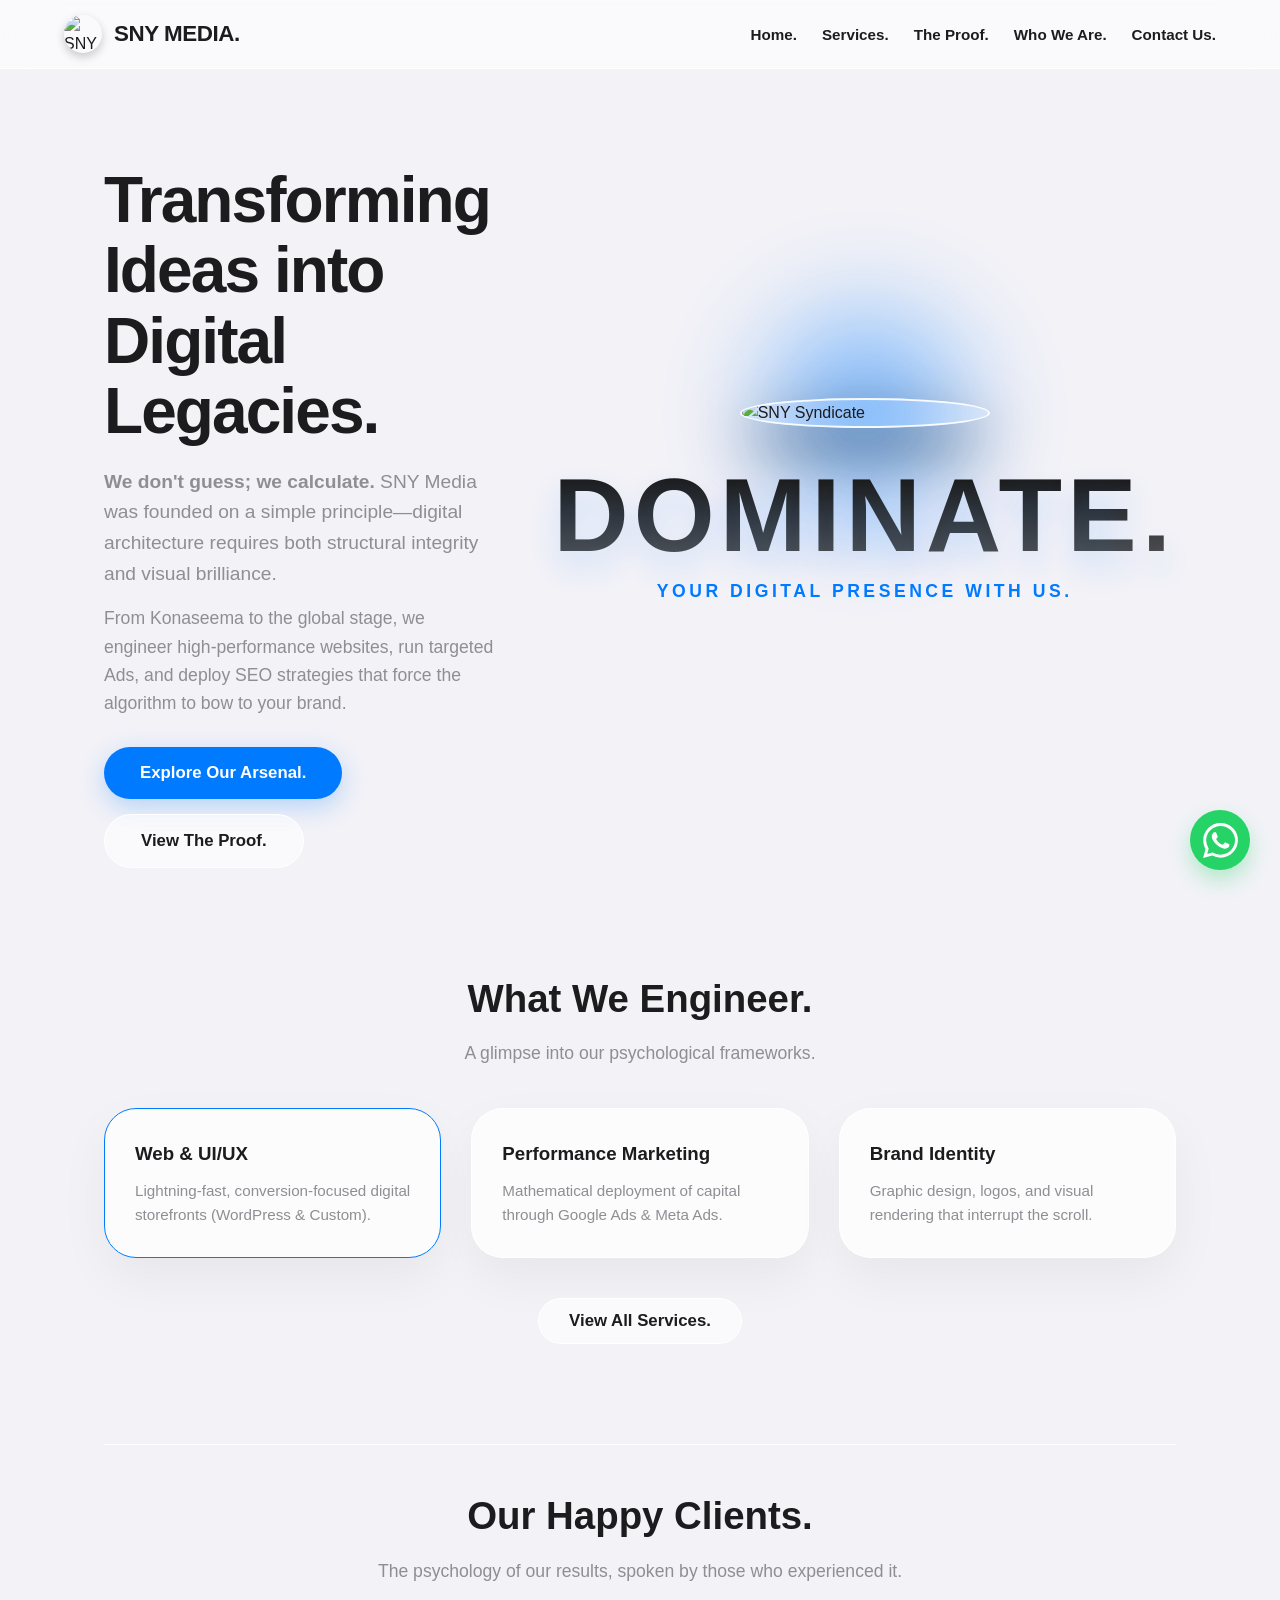
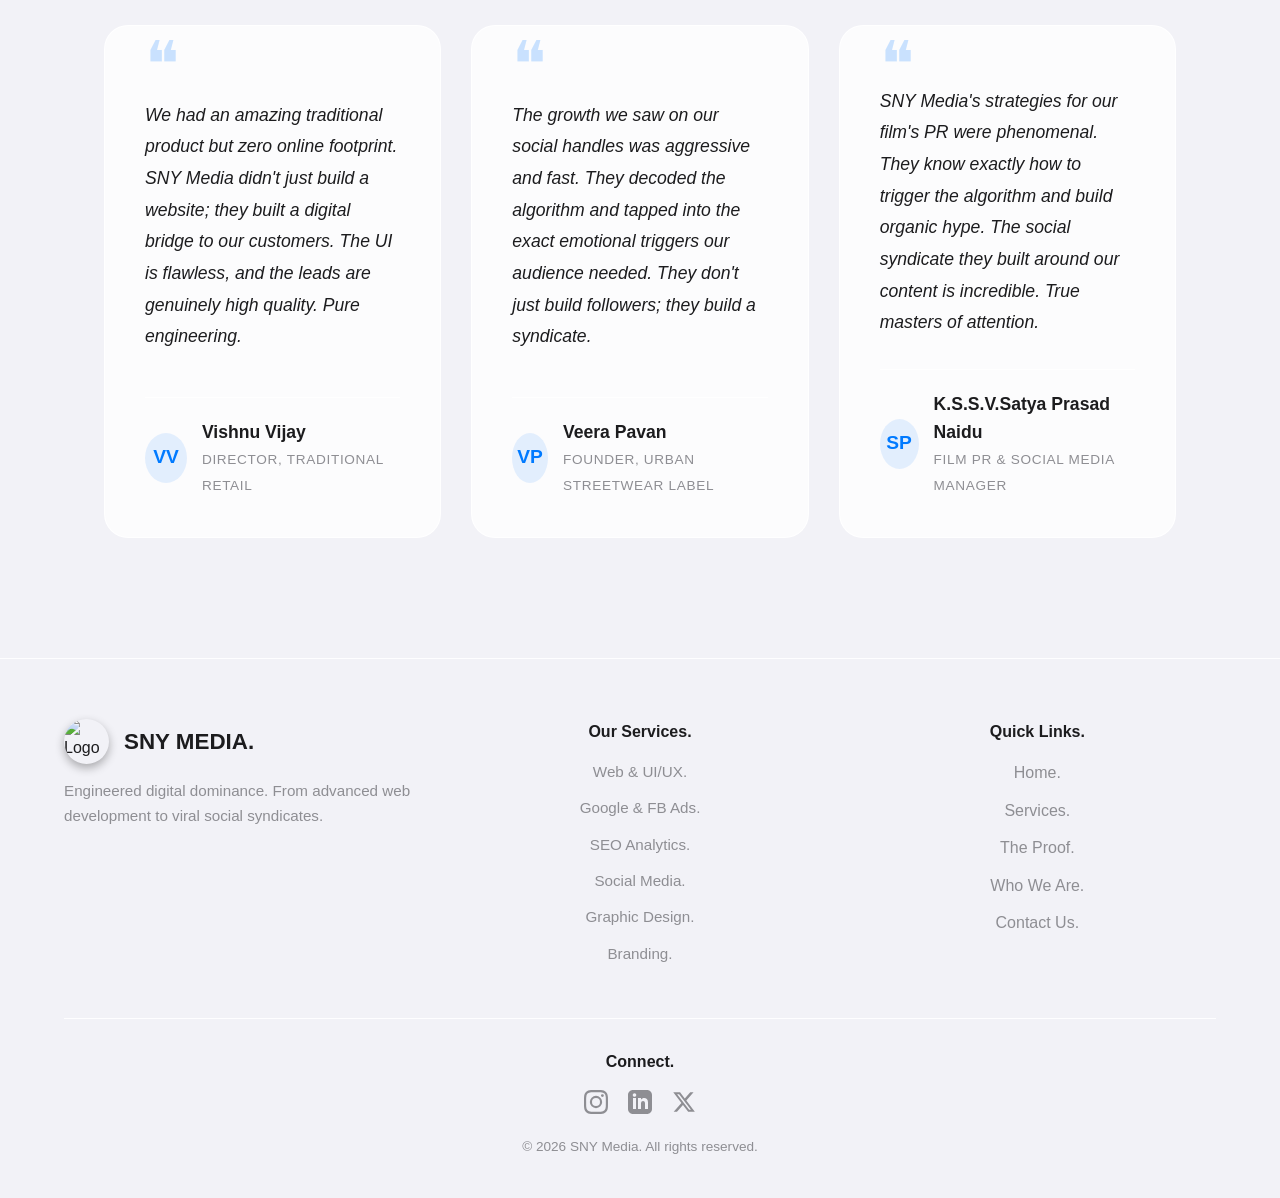
==== index.html @ 6d65b50b "Update index.html" ====
<!DOCTYPE html>
<html lang="en">
<head>
    <meta charset="UTF-8">
    <meta name="viewport" content="width=device-width, initial-scale=1.0, maximum-scale=1.0, user-scalable=no">
    
    <title>SNY MEDIA. | Digital Dominance & Performance Marketing</title>
    <meta name="description" content="SNY MEDIA provides high-performance Web Development, Google Ads, SEO, Social Media Marketing, Photography, Videography, Editing, Graphic Designing and Branding in Konaseema, Hyderabad, Bangalore, and across India with in the Budget at highest Quality Possible.">
    <meta name="keywords" content="SNY Media, Web Development, WordPress, UI/UX Design, Google Ads, Facebook Ads, Digital Marketing, Performance Marketing, SEO, Graphic Design, Branding, Photography, Videography, Editing, Quick Editing, Mobile Editing, White Label Marketing, Konaseema, Kakinada, East Godavari, Vishakapatnam, Vijayawada, Guntur, Andhra Pradesh, Hyderabad, Chennai, Bangalore, Kerala, With in the budget, After Support, Quick Responce, Telugu Web Developers, Telugu Digital Marketers, Telugu desiginers, Quality Content, Telugu, Telangana, Amalapuram, Rajahmundry, Drakasharamam, Ravulapalem, Mandapeta, Yanam, Kothapeta, Godavari, Krishna, Eluru, Bhimavaram, Narsapuram, Free Lancer">
    <meta name="author" content="Speed Shifter 06 | SNY MEDIA">
    <meta name="theme-color" content="#000000">
    
    <link rel="icon" type="image/jpeg" href="https://uploads.onecompiler.io/44hamhdu3/44j6b2b6s/1000073376.jpg">
    <link rel="apple-touch-icon" href="https://uploads.onecompiler.io/44hamhdu3/44j6b2b6s/1000073376.jpg">

    <meta property="og:title" content="SNY MEDIA. | Digital Dominance">
    <meta property="og:description" content="We engineer high-performance websites and scale social communities to millions of views.">
    <meta property="og:image" content="https://uploads.onecompiler.io/44hamhdu3/44j6b2b6s/1000073376.jpg">
    <meta property="og:url" content="https://snymedia.vercel.app">
    <meta property="og:type" content="website">

    <script type="application/ld+json">
    {
      "@context": "https://schema.org",
      "@type": "ProfessionalService",
      "name": "SNY MEDIA",
      "image": "https://uploads.onecompiler.io/44hamhdu3/44j6b2b6s/1000073376.jpg",
      "@id": "https://snymedia.vercel.app",
      "url": "https://snymedia.vercel.app",
      "description": "Premium IT Solutions, Digital Architecture, Google/Facebook Ads, Digital Marketing, Performance Marketing and SEO agency engineered for performance.",
      "founder": {
        "@type": "Person",
        "name": "Speed Shifter 06"
      },
      "areaServed": [
        {"@type": "City", "name": "Konaseema"},
        {"@type": "City", "name": "Kakinada"},
        {"@type": "AdministrativeArea", "name": "East Godavari"},
        {"@type": "AdministrativeArea", "name": "Godavari Districts"},
        {"@type": "City", "name": "Vishakapatnam"},
        {"@type": "City", "name": "Vijayawada"},
        {"@type": "City", "name": "Guntur"},
        {"@type": "AdministrativeArea", "name": "Andhra Pradesh"},
        {"@type": "City", "name": "Hyderabad"},
        {"@type": "City", "name": "Chennai"},
        {"@type": "City", "name": "Bangalore"},
        {"@type": "AdministrativeArea", "name": "Kerala"}
      ],
      "knowsAbout": ["Web Development", "website Design", "Google Ads", "Facebook Ads", "SEO", "Social Media Marketing", "Digital Marketing", "Performance Marketing", "Graphic Design", "White Label Marketing", "UI/UX Design", "Branding", "Photography", "Videography", "Editing", "Quick Editing"]
    }
    </script>
    <link rel="stylesheet" href="style.css">
</head>
<body>

    <div class="splash">
        <img src="https://uploads.onecompiler.io/44hamhdu3/44j6b2b6s/1000073376.jpg" alt="Logo">
        <h1>SNY MEDIA.</h1>
    </div>

    <div class="exit-modal" id="exitModal">
        <div class="exit-content">
            <h3 style="font-size: 1.8rem; margin-bottom: 10px;">Leaving so soon?</h3>
            <p style="color: var(--text-muted); margin-bottom: 20px;">Great things are built with patience. Are you sure you want to close SNY MEDIA?</p>
            <div class="exit-buttons">
                <button class="btn-secondary" onclick="cancelExit()">Stay</button>
                <button class="btn-primary" style="background: #ff3b30; box-shadow: none;" onclick="confirmExit()">Exit</button>
            </div>
        </div>
    </div>

    <div class="exit-modal" id="consentModal">
        <div class="exit-content">
            <h3 id="consentTitle" style="color: var(--accent); font-size: 1.8rem; margin-bottom: 10px;">Let's Connect!</h3>
            <p id="consentMessage" style="color: var(--text-muted); margin-bottom: 20px;">You are heading to our official channel. We can't wait to hear your vision!</p>
            <div class="exit-buttons">
                <button class="btn-secondary" onclick="closeConsent()">Maybe Later</button>
                <button class="btn-primary" id="consentConfirm">Yes, Let's Go!</button>
            </div>
        </div>
    </div>

    <div class="exit-modal" id="successModal">
        <div class="exit-content">
            <h3 style="color: #34c759; font-size: 1.8rem; margin-bottom: 10px;">Message Received!</h3>
            <p style="color: var(--text-muted); margin-bottom: 20px;">Thank you for reaching out. We have successfully received your details and will contact you shortly.</p>
            <div class="exit-buttons">
                <button class="btn-primary" style="background: #34c759; box-shadow: 0 8px 24px rgba(52, 199, 89, 0.25); width: 100%;" onclick="closeSuccessModal()">Awesome</button>
            </div>
        </div>
    </div>

    <a class="whatsapp-float" onclick="showConsent('whatsapp', 'https://wa.me/')">
        <svg viewBox="0 0 24 24" fill="white" width="35" height="35"><path d="M17.472 14.382c-.297-.149-1.758-.867-2.03-.967-.273-.099-.471-.148-.67.15-.197.297-.767.966-.94 1.164-.173.199-.347.223-.644.075-.297-.15-1.255-.463-2.39-1.475-.883-.788-1.48-1.761-1.653-2.059-.173-.297-.018-.458.13-.606.134-.133.298-.347.446-.52.149-.174.198-.298.298-.497.099-.198.05-.371-.025-.52-.075-.149-.669-1.612-.916-2.207-.242-.579-.487-.5-.669-.51-.173-.008-.371-.01-.57-.01-.198 0-.52.074-.792.372-.272.297-1.04 1.016-1.04 2.479 0 1.462 1.065 2.875 1.213 3.074.149.198 2.096 3.2 5.077 4.487.709.306 1.262.489 1.694.625.712.227 1.36.195 1.871.118.571-.085 1.758-.719 2.006-1.413.248-.694.248-1.289.173-1.413-.074-.124-.272-.198-.57-.347m-5.421 7.403h-.004a9.87 9.87 0 01-5.031-1.378l-.361-.214-3.741.982.998-3.648-.235-.374a9.86 9.86 0 01-1.51-5.26c.001-5.45 4.436-9.884 9.888-9.884 2.64 0 5.122 1.03 6.988 2.898a9.825 9.825 0 012.893 6.994c-.003 5.45-4.437 9.884-9.885 9.884m8.413-18.297A11.815 11.815 0 0012.05 0C5.495 0 .16 5.335.157 11.892c0 2.096.547 4.142 1.588 5.945L.057 24l6.305-1.654a11.882 11.882 0 005.683 1.448h.005c6.554 0 11.89-5.335 11.893-11.893a11.821 11.821 0 00-3.48-8.413Z"/></svg>
    </a>

    <nav>
        <div class="logo" onclick="handleNav('home')">
            <img src="https://uploads.onecompiler.io/44hamhdu3/44j6b2b6s/1000073376.jpg" alt="SNY Logo" class="nav-logo-img">
            <span class="logo-text">SNY MEDIA.</span>
        </div>
        <div class="nav-links">
            <button onclick="handleNav('home')">Home.</button>
            <button onclick="handleNav('services')">Services.</button>
            <button onclick="handleNav('portfolio')">The Proof.</button>
            <button onclick="handleNav('about')">Who We Are.</button>
            <button onclick="handleNav('contact')">Contact Us.</button>
        </div>
        <button class="mobile-menu-btn" onclick="toggleMobileMenu()">
            <span></span><span></span><span></span>
        </button>
    </nav>

    <div class="menu-backdrop" id="menuBackdrop" onclick="toggleMobileMenu()"></div>
    <div class="mobile-nav-box" id="mobileNav">
        <button class="close-menu" onclick="toggleMobileMenu()">×</button>
        <button onclick="handleNav('home')">Home.</button>
        <button onclick="handleNav('services')">Services.</button>
        <button onclick="handleNav('portfolio')">The Proof.</button>
        <button onclick="handleNav('about')">Who We Are.</button>
        <button onclick="handleNav('contact')">Contact Us.</button>
    </div>

    <main id="home" class="page active">
     <div class="split-layout" style="margin-top: 5vh;">
            <div class="hero-text">
                <h1>Transforming Ideas into Digital Legacies.</h1>
                <p style="font-size: 1.2rem; margin-bottom: 15px;"><strong>We don't guess; we calculate.</strong> SNY Media was founded on a simple principle—digital architecture requires both structural integrity and visual brilliance.</p>
                <p style="font-size: 1.1rem;">From Konaseema to the global stage, we engineer high-performance websites, run targeted Ads, and deploy SEO strategies that force the algorithm to bow to your brand.</p>
                <div style="display: flex; gap: 15px; flex-wrap: wrap; margin-top: 30px;">
                    <button class="btn-primary" onclick="handleNav('services')">Explore Our Arsenal.</button>
                    <button class="btn-secondary" onclick="handleNav('portfolio')">View The Proof.</button>
                </div>
            </div>

            <div class="hero-visual floating-css">
                <div class="hero-logo-container">
                    <div class="glow-wrapper">
                        <div class="glow-ring"></div>
                        <img src="https://uploads.onecompiler.io/44hamhdu3/44j6b2b6s/1000073376.jpg" alt="SNY Syndicate" class="hero-main-logo">
                    </div>
                    <h2 class="gradient-3d-text-bottom">DOMINATE.</h2>
                    <p class="hero-sub-text">Your Digital Presence With Us.</p>
                </div>
            </div>
        </div>

        <div style="margin-top: 100px;">
            <div class="section-header" style="margin-bottom: 40px;">
                <h2>What We Engineer.</h2>
                <p>A glimpse into our psychological frameworks.</p>
            </div>
            <div class="grid grid-3">
                <div class="card" style="padding: 30px; cursor: pointer; border-color: var(--accent);" onclick="handleNav('services')">
                    <h3 style="color: var(--text); margin-bottom: 10px;">Web & UI/UX</h3>
                    <p style="font-size: 0.95rem; margin:0;">Lightning-fast, conversion-focused digital storefronts (WordPress & Custom).</p>
                </div>
                <div class="card" style="padding: 30px; cursor: pointer;" onclick="handleNav('services')">
                    <h3 style="color: var(--text); margin-bottom: 10px;">Performance Marketing</h3>
                    <p style="font-size: 0.95rem; margin:0;">Mathematical deployment of capital through Google Ads & Meta Ads.</p>
                </div>
                <div class="card" style="padding: 30px; cursor: pointer;" onclick="handleNav('services')">
                    <h3 style="color: var(--text); margin-bottom: 10px;">Brand Identity</h3>
                    <p style="font-size: 0.95rem; margin:0;">Graphic design, logos, and visual rendering that interrupt the scroll.</p>
                </div>
            </div>
            <div style="text-align: center; margin-top: 40px;">
                <button class="btn-secondary" onclick="handleNav('services')" style="padding: 12px 30px;">View All Services.</button>
            </div>
        </div>

        <div style="margin-top: 100px; padding-top: 40px; border-top: 1px solid var(--glass-border);">
            <div class="section-header" style="margin-bottom: 40px;">
                <h2>Our Happy Clients.</h2>
                <p>The psychology of our results, spoken by those who experienced it.</p>
            </div>
            <div class="grid grid-3">
                <div class="review-card">
                    <div class="quote-mark">❝</div>
                    <p class="review-text">We had an amazing traditional product but zero online footprint. SNY Media didn't just build a website; they built a digital bridge to our customers. The UI is flawless, and the leads are genuinely high quality. Pure engineering.</p>
                    <div class="reviewer-info">
                        <div class="r-avatar">VV</div>
                        <div>
                            <span class="reviewer-name">Vishnu Vijay</span>
                            <span class="reviewer-role">Director, Traditional Retail</span>
                        </div>
                    </div>
                </div>
                <div class="review-card">
                    <div class="quote-mark">❝</div>
                    <p class="review-text">The growth we saw on our social handles was aggressive and fast. They decoded the algorithm and tapped into the exact emotional triggers our audience needed. They don't just build followers; they build a syndicate.</p>
                    <div class="reviewer-info">
                        <div class="r-avatar">VP</div>
                        <div>
                            <span class="reviewer-name">Veera Pavan</span>
                            <span class="reviewer-role">Founder, Urban Streetwear Label</span>
                        </div>
                    </div>
                </div>
                <div class="review-card">
                    <div class="quote-mark">❝</div>
                    <p class="review-text">SNY Media's strategies for our film's PR were phenomenal. They know exactly how to trigger the algorithm and build organic hype. The social syndicate they built around our content is incredible. True masters of attention.</p>
                    <div class="reviewer-info">
                        <div class="r-avatar">SP</div>
                        <div>
                            <span class="reviewer-name">K.S.S.V.Satya Prasad Naidu</span>
                            <span class="reviewer-role">Film PR & Social Media Manager</span>
                        </div>
                    </div>
                </div>
            </div>
        </div>
    </main>

    <main id="services" class="page">
        <div class="section-header">
            <h2>Our Arsenal.</h2>
            <p>We don't offer generic templates. We build psychological frameworks engineered to capture and convert attention.</p>
        </div>
        
        <div class="grid grid-3">
            <div class="card clickable-card col-span-2" onclick="openDeepPage('page-web')">
                <div class="icon-box"><svg viewBox="0 0 24 24" fill="none" stroke="currentColor" stroke-width="2.5"><polyline points="16 18 22 12 16 6"></polyline><polyline points="8 6 2 12 8 18"></polyline></svg></div>
                <h3>Web Dev & UI/UX Design.</h3>
                <p>Custom development and WordPress integration structured purely for peak conversion.</p>
                <span class="explore-text">Explore System &rarr;</span>
            </div>
            
            <div class="card clickable-card" onclick="openDeepPage('page-ads')">
                <div class="icon-box"><svg viewBox="0 0 24 24" fill="none" stroke="currentColor" stroke-width="2.5"><line x1="18" y1="20" x2="18" y2="10"></line><line x1="12" y1="20" x2="12" y2="4"></line><line x1="6" y1="20" x2="6" y2="14"></line></svg></div>
                <h3>Google & Facebook Ads.</h3>
                <p>Mathematical deployment of capital for guaranteed ROI.</p>
                <span class="explore-text">Explore ROI &rarr;</span>
            </div>

            <div class="card clickable-card" onclick="openDeepPage('page-seo')">
                <div class="icon-box"><svg viewBox="0 0 24 24" fill="none" stroke="currentColor" stroke-width="2.5"><circle cx="11" cy="11" r="8"></circle><line x1="21" y1="21" x2="16.65" y2="16.65"></line></svg></div>
                <h3>Search Engine Optimization.</h3>
                <p>Owning the exact search intent of your clients through deep data.</p>
                <span class="explore-text">Explore Data &rarr;</span>
            </div>

            <div class="card clickable-card" onclick="openDeepPage('page-social')">
                <div class="icon-box"><svg viewBox="0 0 24 24" fill="none" stroke="currentColor" stroke-width="2.5"><path d="M17 21v-2a4 4 0 0 0-4-4H5a4 4 0 0 0-4 4v2"></path><circle cx="9" cy="7" r="4"></circle></svg></div>
                <h3>Social Media Marketing.</h3>
                <p>Mastering algorithms to build a loyal tribe, not just followers.</p>
                <span class="explore-text">Explore Strategy &rarr;</span>
            </div>

            <div class="card clickable-card" onclick="openDeepPage('page-graphic')">
                <div class="icon-box"><svg viewBox="0 0 24 24" fill="none" stroke="currentColor" stroke-width="2.5"><rect x="2" y="2" width="20" height="20" rx="2.5" ry="2.5"></rect><circle cx="12" cy="12" r="4"></circle></svg></div>
                <h3>Graphic Design.</h3>
                <p>High-fidelity graphics and posters built to interrupt the scroll.</p>
                <span class="explore-text">Explore Aesthetics &rarr;</span>
            </div>

            <div class="card clickable-card col-span-2" onclick="openDeepPage('page-branding')">
                <div class="icon-box"><svg viewBox="0 0 24 24" fill="none" stroke="currentColor" stroke-width="2.5"><polygon points="12 2 2 7 12 12 22 7 12 2"></polygon><polyline points="2 17 12 22 22 17"></polyline><polyline points="2 12 12 17 22 12"></polyline></svg></div>
                <h3>Brand Identity.</h3>
                <p>The soul of your business visualised. Logos, typography, and brand voice.</p>
                <span class="explore-text">Explore Identity &rarr;</span>
            </div>
            
            <div class="card clickable-card" onclick="openDeepPage('page-whitelabel')">
                <div class="icon-box"><svg viewBox="0 0 24 24" fill="none" stroke="currentColor" stroke-width="2.5"><path d="M20 21v-2a4 4 0 0 0-4-4H8a4 4 0 0 0-4 4v2"></path><circle cx="12" cy="7" r="4"></circle></svg></div>
                <h3>White Label Marketing.</h3>
                <p>We do the heavy lifting in the shadows while your agency takes the credit.</p>
                <span class="explore-text">Explore B2B &rarr;</span>
            </div>
        </div>
    </main>

    <main id="portfolio" class="page">
        <div class="section-header">
            <h2>The Proof.</h2>
            <p>We don't just talk. We calculate, execute, and deliver. Here is the evidence of our engineering.</p>
        </div>
        
        <div class="grid grid-2">
            <div class="card p-card" onclick="openDeepPage('proof-1')">
                <div class="p-img motion-bg-1">STREETWEAR</div>
                <div class="p-content">
                    <h3 style="margin-bottom: 5px;">Urban Streetwear Launch</h3>
                    <p style="font-size: 0.95rem; margin: 0; color: var(--text-muted);">E-commerce architecture & Meta Ads scaling.</p>
                </div>
            </div>
            <div class="card p-card" onclick="openDeepPage('proof-2')">
                <div class="p-img motion-bg-2">FILM PR</div>
                <div class="p-content">
                    <h3 style="margin-bottom: 5px;">Film PR & Syndicate</h3>
                    <p style="font-size: 0.95rem; margin: 0; color: var(--text-muted);">Algorithmic hype generation and audience retention.</p>
                </div>
            </div>
            <div class="card p-card" onclick="openDeepPage('proof-3')">
                <div class="p-img motion-bg-3">BRAND IDENTITY</div>
                <div class="p-content">
                    <h3 style="margin-bottom: 5px;">Global Brand Redesign</h3>
                    <p style="font-size: 0.95rem; margin: 0; color: var(--text-muted);">Complete visual rendering and UI/UX optimization for a tech startup.</p>
                </div>
             </div>
           </div>
        </div>
    </main>

    <main id="about" class="page">
        <div class="split-layout">
            <div class="hero-text card" style="height: 100%;">
                <h2>Who We Are.</h2>
                <p style="font-size: 1.2rem; font-weight: 800; color: var(--accent);">Character is Everything. We execute with precision.</p>
                <p><strong>Our Motive:</strong> We are not here to build basic websites or gather fake followers. Our motive is to transform local businesses into global syndicates. We exist to give brands a digital soul that connects deeply with their clients' emotions, forging unparalleled loyalty.</p>
                <p><strong>Work Ethics & Discipline:</strong> Discipline over motivation. Value over vanity metrics. Transparency over jargon. When you partner with SNY Media, you get a dedicated team that operates on strict engineering principles—measure twice, code once. We respect your capital, protect your brand, and execute flawlessly.</p>
            </div>
            
            <div class="hero-visual floating-css">
                <div class="logic-core-container">
                    <div class="logic-ring ring-1"></div>
                    <div class="logic-ring ring-2"></div>
                    <div class="logic-ring ring-3"></div>
                    <div class="logic-core"></div>
                </div>
            </div>
        </div>
        
        <div class="grid grid-2" style="margin-top: 40px;">
            <div class="card" style="height: 100%;">
                <h3 style="color: var(--accent);">Our Mission.</h3>
                <p>To engineer digital growth with absolute precision and unmatched creative aesthetics. We focus on delivering high-impact solutions that connect directly to human emotions and drive measurable revenue.</p>
            </div>
            <div class="card" style="height: 100%;">
                <h3 style="color: var(--accent);">Our Vision.</h3>
                <p>To become the global standard for digital dominance, where mechanical logic meets art. We envision a digital landscape where our clients are not just participating, but leading their respective industries.</p>
            </div>
        </div>
    </main>

    <main id="contact" class="page">
        <div class="section-header">
            <h2>Connect.</h2>
            <p>Ready to build something structurally sound? Reach out to our team.</p>
        </div>
        
        <div class="grid grid-2" style="align-items: stretch;">
            <div class="card contact-form" style="height: 100%;">
                <form id="contactForm" onsubmit="submitForm(event)">
                    <input type="hidden" name="access_key" value="28416599-e563-45d1-a52e-e159491a5f57">
                    <input type="checkbox" name="botcheck" class="hidden" style="display: none;">
                    <input type="text" name="name" class="form-input" placeholder="First Name *" required>
                    <input type="email" name="email" class="form-input" placeholder="Email Address *" pattern="[a-z0-9._%+\-]+@[a-z0-9.\-]+\.[a-z]{2,}$" required>
                    <input type="tel" name="phone" id="phoneInput" class="form-input" placeholder="Phone Number (10 Digits) *" pattern="[0-9]{10}" maxlength="10" required oninput="this.value = this.value.replace(/[^0-9]/g, '').slice(0, 10);">
                    <textarea name="message" id="visionInput" class="form-input" rows="5" placeholder="Enter your vision (Max 270 words)..." required style="height: 120px;" oninput="limitWords(this, 270)"></textarea>
                    <input type="hidden" name="redirect" value="https://snymedia.vercel.app">
                    <button type="submit" class="btn-primary" style="width: 100%;">SEND MESSAGE</button>
                </form>
            </div>
            
            <div class="card" style="display: flex; flex-direction: column; justify-content: center; background: url('https://images.unsplash.com/photo-1557683316-973673baf926?q=80&w=1000&auto=format&fit=crop') center/cover; position: relative; overflow: hidden; height: 100%;">
                <div style="position: absolute; inset: 0; background: rgba(0,0,0,0.7); backdrop-filter: blur(8px);"></div>
                <div style="position: relative; z-index: 1; color: white; padding: 20px;">
                    <h3 style="color: white; font-size: 1.8rem; margin-bottom: 10px;">Direct Lines.</h3>
                    <p style="color: rgba(255,255,255,0.8); margin-bottom: 30px;">Prefer to speak directly? We are available on our priority channels.</p>
                    
                    <button class="btn-secondary" style="display: flex; align-items: center; justify-content: space-between; padding: 18px 25px; margin-bottom: 15px; width: 100%; background: rgba(255,255,255,0.15); color: white; border-color: rgba(255,255,255,0.3);" onclick="showConsent('whatsapp', 'https://wa.me/')">
                        <span style="display: flex; align-items:center; gap:12px;"><svg viewBox="0 0 24 24" width="20" height="20" fill="white"><path d="M17.472 14.382c-.297-.149-1.758-.867-2.03-.967-.273-.099-.471-.148-.67.15-.197.297-.767.966-.94 1.164-.173.199-.347.223-.644.075-.297-.15-1.255-.463-2.39-1.475-.883-.788-1.48-1.761-1.653-2.059-.173-.297-.018-.458.13-.606.134-.133.298-.347.446-.52.149-.174.198-.298.298-.497.099-.198.05-.371-.025-.52-.075-.149-.669-1.612-.916-2.207-.242-.579-.487-.5-.669-.51-.173-.008-.371-.01-.57-.01-.198 0-.52.074-.792.372-.272.297-1.04 1.016-1.04 2.479 0 1.462 1.065 2.875 1.213 3.074.149.198 2.096 3.2 5.077 4.487.709.306 1.262.489 1.694.625.712.227 1.36.195 1.871.118.571-.085 1.758-.719 2.006-1.413.248-.694.248-1.289.173-1.413-.074-.124-.272-.198-.57-.347m-5.421 7.403h-.004a9.87 9.87 0 01-5.031-1.378l-.361-.214-3.741.982.998-3.648-.235-.374a9.86 9.86 0 01-1.51-5.26c.001-5.45 4.436-9.884 9.888-9.884 2.64 0 5.122 1.03 6.988 2.898a9.825 9.825 0 012.893 6.994c-.003 5.45-4.437 9.884-9.885 9.884m8.413-18.297A11.815 11.815 0 0012.05 0C5.495 0 .16 5.335.157 11.892c0 2.096.547 4.142 1.588 5.945L.057 24l6.305-1.654a11.882 11.882 0 005.683 1.448h.005c6.554 0 11.89-5.335 11.893-11.893a11.821 11.821 0 00-3.48-8.413Z"/></svg> WhatsApp</span> <span>↗</span>
                    </button>
                    <button class="btn-secondary" style="display: flex; align-items: center; justify-content: space-between; padding: 18px 25px; margin-bottom: 15px; width: 100%; background: rgba(255,255,255,0.15); color: white; border-color: rgba(255,255,255,0.3);" onclick="showConsent('email', 'mailto:hello@snymedia.com')">
                        <span style="display: flex; align-items:center; gap:12px;"><svg viewBox="0 0 24 24" width="20" height="20" fill="none" stroke="white" stroke-width="2"><path d="M4 4h16c1.1 0 2 .9 2 2v12c0 1.1-.9 2-2 2H4c-1.1 0-2-.9-2-2V6c0-1.1.9-2 2-2z"></path><polyline points="22,6 12,13 2,6"></polyline></svg> Email Us</span> <span>↗</span>
                    </button>

                    <h3 style="color: white; font-size: 1.2rem; margin: 30px 0 15px; text-align: center;">Keep in touch.</h3>
                    <div style="display: flex; gap: 15px; flex-wrap: wrap; justify-content: center;">
                        <a onclick="showConsent('instagram', 'https://instagram.com')" class="social-btn" style="width: 50px; height: 50px; display: flex; align-items: center; justify-content: center; background: rgba(255,255,255,0.15); border: 1px solid rgba(255,255,255,0.3); border-radius: 50%; color: white; cursor: pointer; transition: 0.3s;"><svg viewBox="0 0 24 24" width="22" height="22" fill="currentColor"><path d="M12 2.163c3.204 0 3.584.012 4.85.07 3.252.148 4.771 1.691 4.919 4.919.058 1.265.069 1.645.069 4.849 0 3.205-.012 3.584-.069 4.849-.149 3.225-1.664 4.771-4.919 4.919-1.266.058-1.644.07-4.85.07-3.204 0-3.584-.012-4.849-.07-3.26-.149-4.771-1.699-4.919-4.92-.058-1.265-.07-1.644-.07-4.849 0-3.204.013-3.583.07-4.849.149-3.227 1.664-4.771 4.919-4.919 1.266-.057 1.645-.069 4.849-.069zM12 0C8.741 0 8.333.014 7.053.072 2.695.272.273 2.69.073 7.052.014 8.333 0 8.741 0 12c0 3.259.014 3.668.072 4.948.2 4.358 2.618 6.78 6.98 6.98C8.333 23.986 8.741 24 12 24c3.259 0 3.668-.014 4.948-.072 4.354-.2 6.782-2.618 6.979-6.98.059-1.28.073-1.689.073-4.948 0-3.259-.014-3.667-.072-4.947-.196-4.354-2.617-6.78-6.979-6.98C15.668.014 15.259 0 12 0zm0 5.838a6.162 6.162 0 100 12.324 6.162 6.162 0 000-12.324zM12 16a4 4 0 110-8 4 4 0 010 8zm6.406-11.845a1.44 1.44 0 100 2.881 1.44 1.44 0 000-2.881z"/></svg></a>
                        <a onclick="showConsent('linkedin', 'https://linkedin.com')" class="social-btn" style="width: 50px; height: 50px; display: flex; align-items: center; justify-content: center; background: rgba(255,255,255,0.15); border: 1px solid rgba(255,255,255,0.3); border-radius: 50%; color: white; cursor: pointer; transition: 0.3s;"><svg viewBox="0 0 24 24" width="22" height="22" fill="currentColor"><path d="M19 0h-14c-2.761 0-5 2.239-5 5v14c0 2.761 2.239 5 5 5h14c2.762 0 5-2.239 5-5v-14c0-2.761-2.238-5-5-5zm-11 19h-3v-11h3v11zm-1.5-12.268c-.966 0-1.75-.79-1.75-1.764s.784-1.764 1.75-1.764 1.75.79 1.75 1.764-.783 1.764-1.75 1.764zm13.5 12.268h-3v-5.604c0-3.368-4-3.113-4 0v5.604h-3v-11h3v1.765c1.396-2.586 7-2.777 7 2.476v6.759z"/></svg></a>
                        <a onclick="showConsent('twitter', 'https://x.com')" class="social-btn" style="width: 50px; height: 50px; display: flex; align-items: center; justify-content: center; background: rgba(255,255,255,0.15); border: 1px solid rgba(255,255,255,0.3); border-radius: 50%; color: white; cursor: pointer; transition: 0.3s;"><svg viewBox="0 0 24 24" width="22" height="22" fill="currentColor"><path d="M18.244 2.25h3.308l-7.227 8.26 8.502 11.24H16.17l-5.214-6.817L4.99 21.75H1.68l7.73-8.835L1.254 2.25H8.08l4.713 6.231zm-1.161 17.52h1.833L7.084 4.126H5.117z"/></svg></a>
                    </div>
                </div>
            </div>
        </div>
    </main>

    <div class="deep-page" id="page-web">
        <div class="deep-content">
            <h2>Web Dev & UI/UX.</h2>
            <p style="color: var(--accent); font-weight: bold;">Engineered for Conversion & Speed.</p>
            
            <ol class="service-details-list">
                <li>
                    <strong>The Blueprint (UI/UX Design)</strong>
                    Before writing a single line of code, we analyze your target audience. We map out the psychological user journey, ensuring the design naturally guides them towards the "Buy" or "Contact" button without friction.
                </li>
                <li>
                    <strong>Structural Engineering (Front-End & WordPress)</strong>
                    A beautiful design is useless if it's slow. We build custom applications and advanced WordPress setups with clean code, ensuring your platform loads under 2 seconds.
                </li>
                <li>
                    <strong>The Engine Room (Backend & Security)</strong>
                    Your data is sacred. We implement bulletproof contact forms, secure hosting, and impenetrable architectures. Pure custom engineering for maximum uptime.
                </li>
            </ol>
            
            <div class="monitor-mockup" style="margin-top: 40px;">
                <div class="monitor-screen">
                    <div class="code-panel" id="code-typer"></div>
                    <div class="web-panel">
                        <div class="web-header"></div>
                        <div class="web-hero"></div>
                        <div class="web-boxes"><div></div><div></div><div></div></div>
                    </div>
                </div>
                <div class="monitor-stand"></div>
                <div class="monitor-base"></div>
            </div>

            <div style="text-align: center; padding: 20px 0;">
                <button class="btn-primary" onclick="closeDeepPage(); setTimeout(() => handleNav('contact'), 400);" style="width: 100%; max-width: 400px; margin-bottom: 0;">CONTACT US</button>
                <button class="close-deep-page-bottom" onclick="closeDeepPage()" style="margin-top: 10px;"><span>✕</span> Back to Portfolio.</button>
            </div>

        </div>
    </div>

    <div class="deep-page" id="page-ads">
        <div class="deep-content">
            <h2>Google & Facebook Ads.</h2>
            <p style="color: var(--accent); font-weight: bold;">Mathematical Capital Deployment.</p>
            
            <ol class="service-details-list">
                <li>
                    <strong>Market Analysis & Targeting</strong>
                    We don't waste your budget showing ads to everyone. We define a hyper-specific customer persona and target them using Meta and Google's deepest data points.
                </li>
                <li>
                    <strong>A/B Testing Protocol</strong>
                    Marketing is mathematics, not magic. We run multiple variations of ad copy and visuals simultaneously. We kill the losers quickly and scale the winners aggressively.
                </li>
                <li>
                    <strong>Pixel Tracking & Retargeting</strong>
                    If a user visits your site but doesn't buy, they aren't gone. We deploy advanced pixel tracking to "follow" them across the internet with irresistible retargeting ads until they convert.
                </li>
            </ol>

            <div class="dashboard-ui" style="margin-top: 40px;">
                <div class="dash-top">
                    <div class="dash-stat"><span>CAC</span><h3>$12.50</h3></div>
                    <div class="dash-stat"><span>ROAS</span><h3 style="color: #34c759;">4.2x</h3></div>
                    <div class="dash-stat"><span>Leads</span><h3>1,402</h3></div>
                </div>
                <div class="dash-main-chart">
                    <svg viewBox="0 0 400 150" class="growth-graph">
                        <polyline fill="none" stroke="var(--accent)" stroke-width="4" stroke-linecap="round" stroke-linejoin="round" points="0,140 50,110 100,120 150,70 200,90 250,30 300,40 350,10 400,5" class="graph-line"/>
                        <circle cx="400" cy="5" r="5" fill="var(--accent)" />
                    </svg>
                </div>
            </div>

            <div style="text-align: center; padding: 20px 0;">
                <button class="btn-primary" onclick="closeDeepPage(); setTimeout(() => handleNav('contact'), 400);" style="width: 100%; max-width: 400px; margin-bottom: 0;">CONTACT US</button>
                <button class="close-deep-page-bottom" onclick="closeDeepPage()" style="margin-top: 10px;"><span>✕</span> Back to Portfolio.</button>
            </div>

        </div>
    </div>

    <div class="deep-page" id="page-seo">
        <div class="deep-content">
            <h2>Search Engine Optimization.</h2>
            <p style="color: var(--accent); font-weight: bold;">Owning the User Intent.</p>
            
            <ol class="service-details-list" style="margin-top: 20px;">
                <li>
                    <strong>Technical SEO Check</strong>
                    We restructure your website's bones. We fix broken links, optimize image load times, and ensure the sitemap is crystal clear for Google's web crawlers to read and rank.
                </li>
                <li>
                    <strong>Keyword & Intent Mapping</strong>
                    We don't just target high-volume words; we target "buying intent" words. When a customer in your region searches for a service you offer, we ensure your brand is the first thing they see.
                </li>
                <li>
                    <strong>Authority Building</strong>
                    Through high-quality backlinks, local SEO citations (Google My Business), and schema markup, we signal to search engines that your brand is the absolute authority in your niche.
                </li>
            </ol>
            
            <div class="seo-mockup" style="margin-top: 40px;">
                <div class="search-bar">
                    <span style="font-size: 1.2rem;">🔍</span>
                    <span style="font-weight: 500;">Best digital agency near me</span>
                </div>
                <div class="result-card">
                    <div class="r-title">SNY MEDIA | Digital Dominance</div>
                    <div class="r-link">https://snymedia.vercel.app</div>
                    <div style="font-size: 0.9rem; color: var(--text);">We engineer high-performance websites and scale social communities to millions...</div>
                </div>
            </div>

            <div style="text-align: center; padding: 20px 0;">
                <button class="btn-primary" onclick="closeDeepPage(); setTimeout(() => handleNav('contact'), 400);" style="width: 100%; max-width: 400px; margin-bottom: 0;">CONTACT US</button>
                <button class="close-deep-page-bottom" onclick="closeDeepPage()" style="margin-top: 10px;"><span>✕</span> Back to Portfolio.</button>
            </div>
         </div>

        </div>
    </div>

    <div class="deep-page" id="page-social">
        <div class="deep-content">
            <h2>Social Media Marketing.</h2>
            <p style="color: var(--accent); font-weight: bold;">The Psychology of Attention.</p>
            
            <ol class="service-details-list">
                <li>
                    <strong>The 3-Second Hook</strong>
                    The human attention span is shrinking. We script and design content that aggressively interrupts the scroll pattern in the first 3 seconds. We don't make generic posts; we create visual magnets.
                </li>
                <li>
                    <strong>Narrative Arc (Storytelling)</strong>
                    Followers buy products, but a *tribe* stays loyal. We engineer a sense of belonging by telling your brand's story through carefully crafted reels, carousels, and captions.
                </li>
                <li>
                    <strong>Algorithmic Dominance</strong>
                    We don't post and pray. We study peak engagement times, trending audio analytics, and hashtag structures to force the Instagram and X algorithms to push your content to millions.
                </li>
            </ol>

            <div class="s25-mockup" style="margin-top: 40px;">
                <div class="s25-camera"></div>
                <div class="s25-screen">
                    <div class="social-post"><div class="post-head"><div class="avatar"></div><div class="lines"><div class="l1"></div><div class="l2"></div></div></div><div class="post-img"></div></div>
                    <div class="social-post"><div class="post-head"><div class="avatar"></div><div class="lines"><div class="l1"></div><div class="l2"></div></div></div><div class="post-img" style="background: #ff2a5f;"></div></div>
                </div>
            </div>

            <div style="text-align: center; padding: 20px 0;">
                <button class="btn-primary" onclick="closeDeepPage(); setTimeout(() => handleNav('contact'), 400);" style="width: 100%; max-width: 400px; margin-bottom: 0;">CONTACT US</button>
                <button class="close-deep-page-bottom" onclick="closeDeepPage()" style="margin-top: 10px;"><span>✕</span> Back to Portfolio.</button>
            </div>
        </div>
    </div>

    <div class="deep-page" id="page-graphic">
        <div class="deep-content">
            <h2>Graphic Design.</h2>
            <p style="color: var(--accent); font-weight: bold;">Aesthetics that Interrupt.</p>
            
            <ol class="service-details-list" style="margin-top: 20px;">
                <li>
                    <strong>Visual Hierarchy</strong>
                    We design posts, banners, and digital assets where the most important information hits the user's eye first. No clutter, just pure communication.
                </li>
                <li>
                    <strong>Platform-Specific Sizing</strong>
                    A design for an Instagram Story is different from a LinkedIn Banner. We export every graphic in the exact pixel ratios required by algorithms to prevent compression and blur.
                </li>
                <li>
                    <strong>High-Fidelity Aesthetics</strong>
                    We use premium assets, advanced composition techniques, and subtle gradients to make your brand look exponentially more expensive than your competitors.
                </li>
            </ol>

            <div class="graphic-motion">
                <div class="gm-shape gm-1"></div>
                <div class="gm-shape gm-2"></div>
                <div class="gm-shape gm-3"></div>
            </div>

            <div style="text-align: center; padding: 20px 0;">
                <button class="btn-primary" onclick="closeDeepPage(); setTimeout(() => handleNav('contact'), 400);" style="width: 100%; max-width: 400px; margin-bottom: 0;">CONTACT US</button>
                <button class="close-deep-page-bottom" onclick="closeDeepPage()" style="margin-top: 10px;"><span>✕</span> Back to Portfolio.</button>
            </div>

        </div>
    </div>

    <div class="deep-page" id="page-branding">
        <div class="deep-content">
            <h2>Brand Identity.</h2>
            <p style="color: var(--accent); font-weight: bold;">The Soul Visualised.</p>
            
            <ol class="service-details-list" style="margin-top: 20px;">
                <li>
                    <strong>Color Biology & Typography</strong>
                    Colors evoke specific biological responses. We curate palettes and typography that instantly signal trust, premium quality, or energy, aligning perfectly with your demographic.
                </li>
                <li>
                    <strong>Logo & Visual Systems</strong>
                    A logo is the face of the syndicate. We design sharp, memorable, and scalable logos (just like ours) that look equally powerful on a massive billboard or a tiny smartphone screen.
                </li>
                <li>
                    <strong>Brand Voice & Guidelines</strong>
                    We create a strict rulebook for your brand. How it sounds, what words to use, and what visual filters to apply, ensuring total consistency across the internet.
                </li>
            </ol>

            <div style="display: flex; gap: 15px; margin-top: 40px; justify-content: center; flex-wrap: wrap;">
                <div style="width: 100px; height: 100px; border-radius: 20px; background: #007AFF; box-shadow: 0 10px 20px rgba(0,122,255,0.3);"></div>
                <div style="width: 100px; height: 100px; border-radius: 20px; background: #111111; box-shadow: 0 10px 20px rgba(0,0,0,0.3);"></div>
                <div style="width: 100px; height: 100px; border-radius: 20px; background: #F2F2F7; border: 1px solid #ccc;"></div>
                <div style="height: 100px; border-radius: 20px; background: var(--card-glass); border: 1px solid var(--glass-border); display: flex; flex-direction: column; align-items: center; justify-content: center; padding: 0 30px;">
                    <h1 style="margin: 0; line-height: 1;">Aa</h1>
                    <span style="font-size: 0.8rem; color: var(--text-muted);">San Francisco Pro</span>
                </div>
            </div>

            <div style="text-align: center; padding: 20px 0;">
                <button class="btn-primary" onclick="closeDeepPage(); setTimeout(() => handleNav('contact'), 400);" style="width: 100%; max-width: 400px; margin-bottom: 0;">CONTACT US</button>
                <button class="close-deep-page-bottom" onclick="closeDeepPage()" style="margin-top: 10px;"><span>✕</span> Back to Portfolio.</button>
            </div>

        </div>
    </div>

    <div class="deep-page" id="proof-1">
        <div class="deep-content">
            <h2>Urban Streetwear Launch.</h2>
            <p style="color: var(--accent); font-weight: bold;">The Challenge & Execution.</p>
            <p><strong>The Challenge:</strong> A new apparel brand needed to cut through the heavy noise of the streetwear industry. They had the product, but zero digital infrastructure.</p>
            <p><strong>The Execution:</strong> We engineered a high-converting E-Commerce architecture. We then deployed mathematically precise Meta Ads targeting hype-culture demographics, paired with aggressive Retargeting Pixels.</p>
            <p><strong>The Result:</strong> Sold out the first two collections within 48 hours. Achieved a ROAS of 6.5x within the first month.</p>
            <div style="text-align: center; padding: 20px 0;">
                <button class="btn-primary" onclick="closeDeepPage(); setTimeout(() => handleNav('contact'), 400);" style="width: 100%; max-width: 400px; margin-bottom: 0;">CONTACT US</button>
                <button class="close-deep-page-bottom" onclick="closeDeepPage()" style="margin-top: 10px;"><span>✕</span> Back to Portfolio.</button>
            </div>
        </div>
    </div>

    <div class="deep-page" id="proof-2">
        <div class="deep-content">
            <h2>Film PR & Syndicate.</h2>
            <p style="color: var(--accent); font-weight: bold;">The Challenge & Execution.</p>
            <p><strong>The Challenge:</strong> A regional film needed organic hype and a loyal audience base before its major release date. Traditional marketing was too slow and expensive.</p>
            <p><strong>The Execution:</strong> We built a "Social Syndicate." We used 3-second hook strategies to launch mysterious, engaging reels. We manipulated the social algorithm to trigger organic sharing and meme-creation.</p>
            <p><strong>The Result:</strong> Reached millions of organic impressions without heavy ad spend. The film opened to packed theaters, driven purely by digital word-of-mouth.</p>
                        <div style="text-align: center; padding: 20px 0;">
                <button class="btn-primary" onclick="closeDeepPage(); setTimeout(() => handleNav('contact'), 400);" style="width: 100%; max-width: 400px; margin-bottom: 0;">CONTACT US</button>
                <button class="close-deep-page-bottom" onclick="closeDeepPage()" style="margin-top: 10px;"><span>✕</span> Back to Portfolio.</button>
            </div>
        </div>
    </div>

    <div class="deep-page" id="proof-3">
        <div class="deep-content">
            <h2>Global Brand Redesign.</h2>
            <p style="color: var(--accent); font-weight: bold;">The Challenge & Execution.</p>
            <p><strong>The Challenge:</strong> A tech startup had incredible software but looked like a scam company because of a poorly designed, template-based website and outdated logo.</p>
            <p><strong>The Execution:</strong> Complete visual rendering. We designed a strict brand guideline (color biology, typography) and engineered a lightning-fast custom web application that screamed "Premium."</p>
            <p><strong>The Result:</strong> B2B Lead conversion rate increased by 240%. The company secured its next round of funding, citing the new digital presence as a major trust factor.</p>
                        <div style="text-align: center; padding: 20px 0;">
                <button class="btn-primary" onclick="closeDeepPage(); setTimeout(() => handleNav('contact'), 400);" style="width: 100%; max-width: 400px; margin-bottom: 0;">CONTACT US</button>
                <button class="close-deep-page-bottom" onclick="closeDeepPage()" style="margin-top: 10px;"><span>✕</span> Back to Portfolio.</button>
            </div>
        </div>
    </div>

    <footer>
        <div class="footer-grid" style="grid-template-columns: repeat(auto-fit, minmax(200px, 1fr));">
            <div class="footer-col">
                <div class="footer-branding">
                    <img src="https://uploads.onecompiler.io/44hamhdu3/44j6b2b6s/1000073376.jpg" alt="Logo" class="footer-logo-img">
                    <h4 style="font-weight: 800; font-size: 1.4rem; margin: 0;">SNY MEDIA.</h4>
                </div>
                <p style="font-size: 0.95rem; color: var(--text-muted);">Engineered digital dominance. From advanced web development to viral social syndicates.</p>
            </div>
            
            <div class="footer-col" style="text-align: center;">
                <h4 style="margin-bottom: 15px;">Our Services.</h4>
                <ul style="list-style: none; font-size: 0.95rem;">
                    <li><a onclick="openServiceFromFooter('page-web');">Web & UI/UX.</a></li>
                    <li><a onclick="openServiceFromFooter('page-ads');">Google & FB Ads.</a></li>
                    <li><a onclick="openServiceFromFooter('page-seo');">SEO Analytics.</a></li>
                    <li><a onclick="openServiceFromFooter('page-social');">Social Media.</a></li>
                    <li><a onclick="openServiceFromFooter('page-graphic');">Graphic Design.</a></li>
                    <li><a onclick="openServiceFromFooter('page-branding');">Branding.</a></li>
                </ul>
            </div>
            
            <div class="footer-col" style="text-align: center;">
                <h4 style="margin-bottom: 15px;">Quick Links.</h4>
                <ul style="list-style: none;">
                    <li><a onclick="handleNav('home')">Home.</a></li>
                    <li><a onclick="handleNav('services')">Services.</a></li>
                    <li><a onclick="handleNav('portfolio')">The Proof.</a></li>
                    <li><a onclick="handleNav('about')">Who We Are.</a></li>
                    <li><a onclick="handleNav('contact')">Contact Us.</a></li>
                </ul>
            </div>
        </div>
        
        <div class="footer-connect">
            <h4 style="margin-bottom: 10px;">Connect.</h4>
            <div class="footer-social-flex">
                <a onclick="showConsent('instagram', 'https://instagram.com')" class="footer-social-btn"><svg viewBox="0 0 24 24"><path d="M12 2.163c3.204 0 3.584.012 4.85.07 3.252.148 4.771 1.691 4.919 4.919.058 1.265.069 1.645.069 4.849 0 3.205-.012 3.584-.069 4.849-.149 3.225-1.664 4.771-4.919 4.919-1.266.058-1.644.07-4.85.07-3.204 0-3.584-.012-4.849-.07-3.26-.149-4.771-1.699-4.919-4.92-.058-1.265-.07-1.644-.07-4.849 0-3.204.013-3.583.07-4.849.149-3.227 1.664-4.771 4.919-4.919 1.266-.057 1.645-.069 4.849-.069zM12 0C8.741 0 8.333.014 7.053.072 2.695.272.273 2.69.073 7.052.014 8.333 0 8.741 0 12c0 3.259.014 3.668.072 4.948.2 4.358 2.618 6.78 6.98 6.98C8.333 23.986 8.741 24 12 24c3.259 0 3.668-.014 4.948-.072 4.354-.2 6.782-2.618 6.979-6.98.059-1.28.073-1.689.073-4.948 0-3.259-.014-3.667-.072-4.947-.196-4.354-2.617-6.78-6.979-6.98C15.668.014 15.259 0 12 0zm0 5.838a6.162 6.162 0 100 12.324 6.162 6.162 0 000-12.324zM12 16a4 4 0 110-8 4 4 0 010 8zm6.406-11.845a1.44 1.44 0 100 2.881 1.44 1.44 0 000-2.881z"/></svg></a>
                <a onclick="showConsent('linkedin', 'https://linkedin.com')" class="footer-social-btn"><svg viewBox="0 0 24 24"><path d="M19 0h-14c-2.761 0-5 2.239-5 5v14c0 2.761 2.239 5 5 5h14c2.762 0 5-2.239 5-5v-14c0-2.761-2.238-5-5-5zm-11 19h-3v-11h3v11zm-1.5-12.268c-.966 0-1.75-.79-1.75-1.764s.784-1.764 1.75-1.764 1.75.79 1.75 1.764-.783 1.764-1.75 1.764zm13.5 12.268h-3v-5.604c0-3.368-4-3.113-4 0v5.604h-3v-11h3v1.765c1.396-2.586 7-2.777 7 2.476v6.759z"/></svg></a>
                <a onclick="showConsent('twitter', 'https://x.com')" class="footer-social-btn"><svg viewBox="0 0 24 24"><path d="M18.244 2.25h3.308l-7.227 8.26 8.502 11.24H16.17l-5.214-6.817L4.99 21.75H1.68l7.73-8.835L1.254 2.25H8.08l4.713 6.231zm-1.161 17.52h1.833L7.084 4.126H5.117z"/></svg></a>
            </div>
            <div style="color: var(--text-muted); font-size: 0.85rem; margin-top: 15px;">
                &copy; <span id="year"></span> SNY Media. All rights reserved.
            </div>
        </div>
    </footer>

    <script src="script.js"></script>
</body>
</html>
---- style.css ----
/* ================= MASTER CSS ================= */
:root {
    --bg: #F2F2F7;
    --text: #1C1C1E;
    --text-muted: #8E8E93;
    --glass-bg: rgba(255, 255, 255, 0.6);
    --glass-border: rgba(255, 255, 255, 0.9);
    --card-glass: rgba(255, 255, 255, 0.75);
    --accent: #007AFF;
    --footer-bg: #E5E5EA;
    --icon-bg: rgba(0, 122, 255, 0.1);
    --list-num: rgba(0, 122, 255, 0.2);
    --dominate-1: #111111;
    --dominate-2: #555555;
    --dominate-shadow: rgba(0, 122, 255, 0.15);
}

@media (prefers-color-scheme: dark) {
    :root {
        --bg: #000000;
        --text: #F2F2F7;
        --text-muted: #AEAEB2;
        --glass-bg: rgba(28, 28, 30, 0.6);
        --glass-border: rgba(255, 255, 255, 0.15);
        --card-glass: rgba(28, 28, 30, 0.65);
        --accent: #0A84FF;
        --footer-bg: #0A0A0A;
        --icon-bg: rgba(10, 132, 255, 0.15);
        --list-num: rgba(10, 132, 255, 0.25);
        --dominate-1: #ffffff;
        --dominate-2: #888888;
        --dominate-shadow: rgba(0, 0, 0, 0.6);
    }
}

* { box-sizing: border-box; margin: 0; padding: 0; -webkit-tap-highlight-color: transparent; }

/* HARDWARE ACCELERATED SMOOTH SCROLLING */
html { 
    scroll-behavior: smooth; 
}

html, body { 
    width: 100%; max-width: 100vw; overflow-x: hidden !important; 
    font-family: -apple-system, BlinkMacSystemFont, "San Francisco Pro", "Inter", sans-serif; 
    background-color: var(--bg); color: var(--text); line-height: 1.6;
    transition: background-color 0.4s ease, color 0.4s ease; 
    -webkit-font-smoothing: antialiased; -moz-osx-font-smoothing: grayscale; text-rendering: optimizeLegibility;
}

/* Scroll Lock Fix */
body.body-lock { overflow: hidden !important; height: 100vh !important; touch-action: none; }

.splash { position: fixed; inset: 0; background: var(--bg); z-index: 99999; display: flex; flex-direction: column; align-items: center; justify-content: center; animation: fadeOut 2.5s forwards; pointer-events: none; }
.splash img { width: 120px; height: 120px; border-radius: 50%; animation: focus 1.5s forwards; margin-bottom: 20px;}
.splash h1 { font-size: clamp(2rem, 5vw, 4rem); letter-spacing: 0.2em; animation: focus 1.5s forwards; text-align: center; font-weight: 900;}
@keyframes fadeOut { 0%, 80% { opacity: 1; z-index: 99999; } 100% { opacity: 0; visibility: hidden; z-index: -1; } }
@keyframes focus { 0% { filter: blur(10px); transform: scale(0.8); } 100% { filter: blur(0); transform: scale(1); } }

.floating-css { animation: floatY 6s ease-in-out infinite; }
@keyframes floatY { 0%, 100% { transform: translateY(0); } 50% { transform: translateY(-15px); } }

nav { position: fixed; top: 0; width: 100%; z-index: 1000; background: var(--glass-bg); backdrop-filter: blur(25px); -webkit-backdrop-filter: blur(25px); border-bottom: 1px solid var(--glass-border); padding: 15px 5%; display: flex; justify-content: space-between; align-items: center; transition: background-color 0.4s ease; transform: translateZ(0);}
.logo { cursor: pointer; display: flex; align-items: center; gap: 12px; z-index: 1003;}
.nav-logo-img { height: 38px; width: 38px; border-radius: 50%; object-fit: cover; box-shadow: 0 4px 10px rgba(0,0,0,0.2); }
.logo-text { font-weight: 900; font-size: 1.4rem; letter-spacing: -0.02em; }

.nav-links { display: flex; gap: 25px; }
.nav-links button { background: none; border: none; color: var(--text); font-size: 0.95rem; font-weight: 600; cursor: pointer; transition: color 0.2s;}
.nav-links button:hover { color: var(--accent); }

.mobile-menu-btn { display: none; background: none; border: none; cursor: pointer; width: 30px; height: 20px; position: relative; z-index: 1004; }
.mobile-menu-btn span { display: block; width: 100%; height: 2px; background: var(--text); position: absolute; transition: 0.3s;}
.mobile-menu-btn span:nth-child(1) { top: 0; } .mobile-menu-btn span:nth-child(2) { top: 9px; } .mobile-menu-btn span:nth-child(3) { top: 18px; }

.menu-backdrop { position: fixed; inset: 0; background: rgba(0,0,0,0.3); backdrop-filter: blur(5px); z-index: 1001; opacity: 0; pointer-events: none; transition: 0.3s ease; transform: translateZ(0);}
.menu-backdrop.active { opacity: 1; pointer-events: all; }

.mobile-nav-box { position: fixed; top: 85px; left: 5%; right: 5%; width: 90%; background: var(--card-glass); backdrop-filter: blur(40px); border: 1px solid var(--glass-border); border-radius: 28px; padding: 30px; box-shadow: 0 30px 60px rgba(0,0,0,0.3); display: flex; flex-direction: column; gap: 15px; opacity: 0; pointer-events: none; transform: translateY(-20px) scale(0.95); transition: opacity 0.3s ease, transform 0.3s ease; z-index: 1002; }
.mobile-nav-box.active { opacity: 1; transform: translateY(0) scale(1); pointer-events: all; }
.mobile-nav-box button { background: none; border: none; font-size: 1.4rem; font-weight: 700; color: var(--text); text-align: left; padding: 12px 0; border-bottom: 1px solid var(--glass-border); cursor: pointer; }
.mobile-nav-box button:last-child { border-bottom: none; }

@media(max-width: 900px) { .nav-links { display: none; } .mobile-menu-btn { display: block; } }

.whatsapp-float { position: fixed; bottom: 30px; right: 30px; width: 60px; height: 60px; background-color: #25d366; border-radius: 50%; display: flex; align-items: center; justify-content: center; box-shadow: 0 10px 20px rgba(37,211,102,0.3); z-index: 100; transition: transform 0.3s; cursor: pointer; transform: translateZ(0);}
.whatsapp-float:hover { transform: scale(1.1) translateY(-5px); }

.page { display: none; padding: 120px 5% 80px; min-height: 90vh; max-width: 1200px; margin: 0 auto; opacity: 0; transform: translateY(15px); }
.page.active { display: block; animation: pageIn 0.5s cubic-bezier(0.2, 0.8, 0.2, 1) forwards; }
@keyframes pageIn { to { opacity: 1; transform: translateY(0); } }

.split-layout { display: grid; grid-template-columns: 1fr; gap: 40px; align-items: center; }
@media(min-width: 900px) { .split-layout { grid-template-columns: 1.1fr 0.9fr; gap: 60px; } }

.grid { display: grid; gap: 30px; }
.grid-2 { grid-template-columns: repeat(auto-fit, minmax(min(100%, 320px), 1fr)); }
.grid-3 { grid-template-columns: repeat(auto-fit, minmax(min(100%, 280px), 1fr)); }

h1 { font-size: clamp(2.5rem, 5vw, 4.5rem); font-weight: 800; line-height: 1.1; margin-bottom: 20px; letter-spacing: -0.03em;}
h2 { font-size: clamp(1.8rem, 3vw, 2.5rem); font-weight: 800; margin-bottom: 10px; }
p { font-size: 1.1rem; color: var(--text-muted); margin-bottom: 30px; }
.section-header { text-align: center; max-width: 800px; margin: 0 auto 50px; }

.btn-primary, .btn-secondary { padding: 16px 36px; border-radius: 40px; font-size: 1.05rem; font-weight: 600; cursor: pointer; transition: transform 0.2s ease, box-shadow 0.2s ease; border: none; display: inline-block; text-align: center;}
.btn-primary { background: var(--accent); color: #fff; box-shadow: 0 8px 24px rgba(0,122,255,0.25); }
.btn-primary:hover { transform: translateY(-2px); box-shadow: 0 12px 32px rgba(0,122,255,0.35); }
.btn-secondary { background: var(--glass-bg); color: var(--text); border: 1px solid var(--glass-border); backdrop-filter: blur(10px); }
.btn-secondary:hover { background: var(--card-glass); }

.form-input { width: 100%; padding: 18px; margin-bottom: 20px; border-radius: 20px; border: 1px solid var(--glass-border); background: var(--glass-bg); color: var(--text); font-family: inherit; font-size: 1.05rem; outline: none; backdrop-filter: blur(10px); transition: border-color 0.3s;}
.form-input:focus { border-color: var(--accent); }

.card { background: var(--card-glass); backdrop-filter: blur(25px); padding: 35px; border-radius: 32px; border: 1px solid var(--glass-border); box-shadow: 0 20px 50px rgba(0,0,0,0.05); transition: transform 0.3s ease, box-shadow 0.3s ease; position: relative; display: flex; flex-direction: column; height: 100%; transform: translateZ(0);} 
.card:hover { transform: translateY(-5px); box-shadow: 0 30px 60px rgba(0,0,0,0.1); }

.icon-box { width: 55px; height: 55px; background: var(--icon-bg); color: var(--accent); border-radius: 16px; margin-bottom: 25px; display: flex; align-items: center; justify-content: center; }
.icon-box svg { width: 26px; height: 26px; display: block; }

.clickable-card { cursor: pointer; padding-bottom: 60px; border: 1px solid transparent; transition: 0.3s ease; }
.clickable-card:hover { border-color: var(--accent); }
.clickable-card h3 { font-size: 1.3rem; margin-bottom: 10px; font-weight: 800;}
.clickable-card p { font-size: 1rem; line-height: 1.5; color: var(--text-muted); margin-bottom: 0;}

.explore-text { position: absolute; bottom: 30px; left: 35px; font-size: 0.95rem; font-weight: bold; color: var(--accent); transition: transform 0.3s ease; opacity: 0.8; }
.clickable-card:hover .explore-text { transform: translateX(8px); opacity: 1; }

.review-card { padding: 40px; border-radius: 24px; background: var(--card-glass); border: 1px solid var(--glass-border); display: flex; flex-direction: column; justify-content: space-between; height: 100%; }
.quote-mark { font-size: 4rem; color: var(--accent); opacity: 0.2; line-height: 0; margin-bottom: 20px; font-family: serif;}
.review-text { font-size: 1.1rem; font-style: italic; color: var(--text); margin-bottom: 30px; line-height: 1.8;}
.reviewer-info { display: flex; align-items: center; gap: 15px; border-top: 1px solid var(--glass-border); padding-top: 20px;}
.r-avatar { width: 50px; height: 50px; border-radius: 50%; background: var(--icon-bg); display: flex; align-items: center; justify-content: center; font-weight: bold; color: var(--accent); font-size: 1.2rem;}
.reviewer-name { font-weight: 800; display: block; color: var(--text); font-size: 1.1rem;}
.reviewer-role { font-size: 0.85rem; color: var(--text-muted); text-transform: uppercase; letter-spacing: 0.05em;}

.p-card { padding: 0; overflow: hidden; border-radius: 24px; border: 1px solid transparent; cursor: pointer; transition: 0.3s; }
.p-card:hover { border-color: var(--accent); transform: translateY(-5px); box-shadow: 0 30px 60px rgba(0,122,255,0.15);}
.p-img { width: 100%; height: 250px; display: flex; align-items: center; justify-content: center; color: white; font-weight: 900; font-size: 2rem; letter-spacing: 0.1em; text-shadow: 0 5px 15px rgba(0,0,0,0.5); }
.p-content { padding: 30px; background: var(--card-glass); position: relative; z-index: 2;}

.motion-bg-1 { background: linear-gradient(270deg, #007AFF, #000000, #333333); background-size: 400% 400%; animation: gradientBG 8s ease infinite; }
.motion-bg-2 { background: linear-gradient(45deg, #111111, #555555, #000000); background-size: 300% 300%; animation: gradientBG 6s ease infinite; }
.motion-bg-3 { background: radial-gradient(circle, #007AFF, #000000, #111111); background-size: 200% 200%; animation: pulseBG 5s infinite alternate; }
@keyframes gradientBG { 0% {background-position: 0% 50%;} 50% {background-position: 100% 50%;} 100% {background-position: 0% 50%;} }
@keyframes pulseBG { 0% {background-size: 100% 100%;} 100% {background-size: 150% 150%;} }

.logic-core-container { position: relative; width: 100%; aspect-ratio: 1/1; display: flex; align-items: center; justify-content: center; padding: 20px; max-width: 400px; margin: 0 auto;}
.logic-ring { position: absolute; border-radius: 50%; opacity: 0.6; animation: spin linear infinite; }
.ring-1 { width: 70%; height: 70%; border: 2px dashed var(--accent); animation-duration: 25s; }
.ring-2 { width: 90%; height: 90%; border: 1px solid var(--text-muted); opacity: 0.3; animation-duration: 20s; animation-direction: reverse; }
.ring-3 { width: 100%; height: 100%; border: 3px solid transparent; border-top-color: var(--accent); border-bottom-color: var(--accent); animation-duration: 15s; }
.logic-core { width: 35%; height: 35%; background: var(--accent); border-radius: 50%; box-shadow: 0 0 50px var(--accent); animation: pulseCore 3s infinite alternate; display: flex; align-items: center; justify-content: center; }
.logic-core::after { content: ''; width: 50%; height: 50%; background: var(--bg); border-radius: 50%; opacity: 0.5; }
@keyframes spin { 100% { transform: rotate(360deg); } }
@keyframes pulseCore { 0% { transform: scale(0.9); box-shadow: 0 0 20px var(--accent); opacity: 0.8;} 100% { transform: scale(1.1); box-shadow: 0 0 60px var(--accent); opacity: 1;} }

/* Graphic Design Motion CSS */
.graphic-motion { position: relative; width: 100%; height: 250px; display: flex; justify-content: center; align-items: center; margin-top: 40px; }
.gm-shape { position: absolute; width: 120px; height: 120px; border-radius: 30%; opacity: 0.8; animation: floatShape 6s infinite alternate ease-in-out; mix-blend-mode: multiply; }
@media (prefers-color-scheme: dark) { .gm-shape { mix-blend-mode: screen; } }
.gm-1 { background: linear-gradient(45deg, #007AFF, #00d2ff); transform: translate(-40px, -20px); animation-delay: 0s; }
.gm-2 { background: linear-gradient(45deg, #ff2a5f, #ff7b00); transform: translate(40px, 20px); animation-delay: -2s; border-radius: 50%; }
.gm-3 { background: rgba(255,255,255,0.1); width: 140px; height: 140px; z-index: 2; animation-delay: -4s; backdrop-filter: blur(15px); border: 2px solid var(--glass-border); border-radius: 20px;}
@keyframes floatShape { 0% { margin-top: 0; transform: rotate(0deg) scale(0.9); } 100% { margin-top: 40px; transform: rotate(180deg) scale(1.1); } }

/* Modals */
.exit-modal { position: fixed; inset: 0; background: rgba(0,0,0,0.6); backdrop-filter: blur(15px); z-index: 3000; display: flex; align-items: center; justify-content: center; opacity: 0; pointer-events: none; transition: opacity 0.3s ease; }
.exit-modal.active { opacity: 1; pointer-events: all; }
.exit-content { background: var(--card-glass); border: 1px solid var(--glass-border); padding: 40px; border-radius: 32px; max-width: 420px; width: 90%; text-align: center; transform: scale(0.95); transition: transform 0.3s ease; }
.exit-modal.active .exit-content { transform: scale(1); }
.exit-buttons { display: flex; gap: 15px; margin-top: 30px; }
.exit-buttons button { flex: 1; padding: 14px; }

.hero-logo-container { position: relative; width: 100%; display: flex; flex-direction: column; align-items: center; justify-content: center; padding: 20px 0; }
.glow-wrapper { position: relative; display: flex; justify-content: center; align-items: center; margin-bottom: 25px; z-index: 2; width: 100%;}
.hero-main-logo { width: 55%; max-width: 250px; border-radius: 50%; position: relative; z-index: 2; box-shadow: 0 25px 60px rgba(0,0,0,0.5); border: 2px solid var(--glass-border); }
.glow-ring { position: absolute; width: 75%; max-width: 300px; aspect-ratio: 1/1; border-radius: 50%; background: radial-gradient(circle, var(--accent) 0%, transparent 70%); filter: blur(40px); z-index: 1; opacity: 0.6; animation: pulseGlow 4s infinite alternate; }

.gradient-3d-text-bottom { 
    font-size: clamp(3.5rem, 10vw, 6.5rem); font-weight: 900; letter-spacing: 0.05em; 
    margin-top: 10px; margin-bottom: 10px; z-index: 3; position: relative; 
    background: linear-gradient(180deg, var(--dominate-1) 0%, var(--dominate-2) 100%); 
    -webkit-background-clip: text; color: transparent; 
    text-shadow: 0px 15px 30px var(--dominate-shadow); text-align: center; line-height: 1;
}

.hero-sub-text { font-size: 1.1rem; font-weight: 800; color: var(--accent); text-transform: uppercase; letter-spacing: 0.2em; text-align: center; position: relative; z-index: 3;}

@keyframes pulseGlow { 0% { transform: scale(0.9); opacity: 0.4; } 100% { transform: scale(1.1); opacity: 0.8; } }

.deep-page { position: fixed; inset: 0; width: 100vw; height: 100vh; background: var(--bg); z-index: 2000; overflow-y: auto; overflow-x: hidden; padding: 40px 5% 120px; opacity: 0; pointer-events: none; transition: opacity 0.4s ease, transform 0.4s ease; transform: scale(0.98) translateY(20px); -webkit-overflow-scrolling: touch; transform: translateZ(0);}
.deep-page.active { opacity: 1; pointer-events: all; transform: scale(1) translateY(0); }

.deep-content { max-width: 800px; margin: 0 auto; display: flex; flex-direction: column; min-height: 100%; padding-bottom: 60px;}

.close-deep-page-bottom {
    display: flex; align-items: center; justify-content: center; gap: 10px;
    margin: 60px auto 20px; background: var(--card-glass); backdrop-filter: blur(20px);
    padding: 15px 40px; border-radius: 40px; border: 1px solid var(--glass-border);
    color: var(--text); font-weight: 800; font-size: 1.1rem; cursor: pointer;
    box-shadow: 0 10px 30px rgba(0,0,0,0.1); transition: 0.3s ease;
}
.close-deep-page-bottom:hover { background: var(--accent); color: white; transform: translateY(-5px); }

.service-details-list { list-style: none; counter-reset: custom-counter; margin-top: 40px; }
.service-details-list li { counter-increment: custom-counter; position: relative; padding-left: 60px; margin-bottom: 35px; font-size: 1.1rem; color: var(--text-muted); }
.service-details-list li::before { content: "0" counter(custom-counter); position: absolute; left: 0; top: -5px; font-size: 2rem; font-weight: 900; color: var(--list-num); line-height: 1;}
.service-details-list li strong { color: var(--text); display: block; font-size: 1.3rem; margin-bottom: 8px; font-weight: 800;}

.monitor-mockup { width: 100%; max-width: 600px; margin: 0 auto; display: flex; flex-direction: column; align-items: center; }
.monitor-screen { width: 100%; aspect-ratio: 16/9; background: #111; border: 12px solid #222; border-radius: 15px; display: flex; overflow: hidden; box-shadow: 0 20px 40px rgba(0,0,0,0.3); }
.code-panel { flex: 1; padding: 15px; color: #4af626; font-family: monospace; font-size: 0.8rem; border-right: 2px solid #333; overflow: hidden; white-space: pre-wrap; }
.web-panel { flex: 1.5; background: #fff; overflow: hidden; position: relative; }
.web-header { height: 15px; background: #eee; margin-bottom: 10px; }
.web-hero { height: 60px; background: var(--accent); margin: 10px; border-radius: 5px; animation: webScroll 4s infinite alternate ease-in-out; }
.web-boxes { display: flex; gap: 5px; padding: 0 10px; animation: webScroll 4s infinite alternate ease-in-out; }
.web-boxes div { flex: 1; height: 40px; background: #ddd; border-radius: 5px; }
@keyframes webScroll { 0% { transform: translateY(0); } 100% { transform: translateY(-30px); } }
.monitor-stand { width: 40px; height: 30px; background: #333; }
.monitor-base { width: 150px; height: 8px; background: #222; border-radius: 4px; }

.s25-mockup { width: 260px; height: 520px; border: 8px solid #222; border-radius: 40px; margin: 0 auto; background: #fff; position: relative; overflow: hidden; box-shadow: 0 20px 50px rgba(0,0,0,0.15); }
.s25-camera { position: absolute; top: 10px; left: 50%; transform: translateX(-50%); width: 12px; height: 12px; background: #111; border-radius: 50%; z-index: 10; }
.s25-screen { padding: 40px 10px 10px; animation: feedScroll 6s infinite linear; }
.social-post { background: #f0f0f0; border-radius: 10px; padding: 10px; margin-bottom: 15px; }
.post-head { display: flex; gap: 10px; align-items: center; margin-bottom: 10px; }
.avatar { width: 30px; height: 30px; border-radius: 50%; background: #ccc; }
.lines .l1 { width: 60px; height: 6px; background: #ccc; margin-bottom: 4px; border-radius: 3px; }
.lines .l2 { width: 40px; height: 6px; background: #ddd; border-radius: 3px; }
.post-img { width: 100%; height: 120px; background: var(--accent); border-radius: 8px; opacity: 0.8; }
@keyframes feedScroll { 0% { transform: translateY(0); } 100% { transform: translateY(-200px); } }

.dashboard-ui { background: var(--card-glass); border: 1px solid var(--glass-border); border-radius: 24px; padding: 20px; backdrop-filter: blur(20px); max-width: 500px; margin: 0 auto;}
.dash-top { display: flex; gap: 15px; margin-bottom: 20px; }
.dash-stat { flex: 1; background: var(--glass-bg); padding: 15px; border-radius: 16px; border: 1px solid var(--glass-border); }
.dash-stat span { font-size: 0.8rem; color: var(--text-muted); }
.dash-main-chart { background: var(--glass-bg); padding: 20px; border-radius: 16px; border: 1px solid var(--glass-border); }
.growth-graph { width: 100%; height: auto; }
.graph-line { stroke-dasharray: 1000; stroke-dashoffset: 1000; animation: drawGraph 3s ease-out forwards infinite; }
@keyframes drawGraph { 0% { stroke-dashoffset: 1000; } 50%, 100% { stroke-dashoffset: 0; } }

.seo-mockup { max-width: 500px; margin: 0 auto; background: var(--card-glass); border: 1px solid var(--glass-border); border-radius: 20px; padding: 20px; }
.search-bar { background: var(--bg); padding: 15px; border-radius: 30px; display: flex; gap: 10px; align-items: center; border: 1px solid var(--glass-border); margin-bottom: 20px;}
.result-card { background: var(--bg); padding: 15px; border-radius: 15px; border-left: 4px solid var(--accent); }
.r-title { color: var(--accent); font-weight: bold; font-size: 1.1rem; }
.r-link { font-size: 0.8rem; color: var(--text-muted); margin-bottom: 5px;}

.wl-mockup { display: flex; align-items: center; justify-content: center; gap: 15px; padding: 30px; max-width: 500px; margin: 0 auto;}
.wl-card { width: 120px; height: 120px; border-radius: 50%; display: flex; align-items: center; justify-content: center; font-weight: bold; text-align: center; box-shadow: 0 10px 30px rgba(0,0,0,0.1); border: 2px solid var(--glass-border); background: var(--card-glass);}
.wl-link { color: var(--accent); font-weight: 800; font-size: 1.5rem; }

/* Footer Layout Fix */
footer { padding: 60px 5% 40px; border-top: 1px solid var(--glass-border); margin-top: 40px; transform: translateZ(0);}
.footer-grid { display: grid; grid-template-columns: 1fr; gap: 40px; max-width: 1200px; margin: 0 auto; }
@media(min-width: 768px) { .footer-grid { grid-template-columns: 1.5fr 1fr 1fr; } }
.footer-col ul { list-style: none; }
.footer-col ul li { margin-bottom: 12px; }
.footer-col ul li a { color: var(--text-muted); text-decoration: none; cursor: pointer; transition: color 0.2s; font-weight: 500;}
.footer-col ul li a:hover { color: var(--accent); }

.footer-branding { display: flex; align-items: center; gap: 15px; margin-bottom: 15px;}
.footer-logo-img { width: 45px; height: 45px; border-radius: 50%; box-shadow: 0 4px 10px rgba(0,0,0,0.3);}

.footer-connect { text-align: center; margin-top: 40px; padding-top: 30px; border-top: 1px solid var(--glass-border); }
.footer-social-flex { display: flex; justify-content: center; gap: 20px; margin-top: 15px; }
.footer-social-btn { color: var(--text-muted); transition: 0.3s ease; cursor: pointer; }
.footer-social-btn:hover { color: var(--accent); transform: translateY(-3px); }
.footer-social-btn svg { width: 24px; height: 24px; fill: currentColor; }
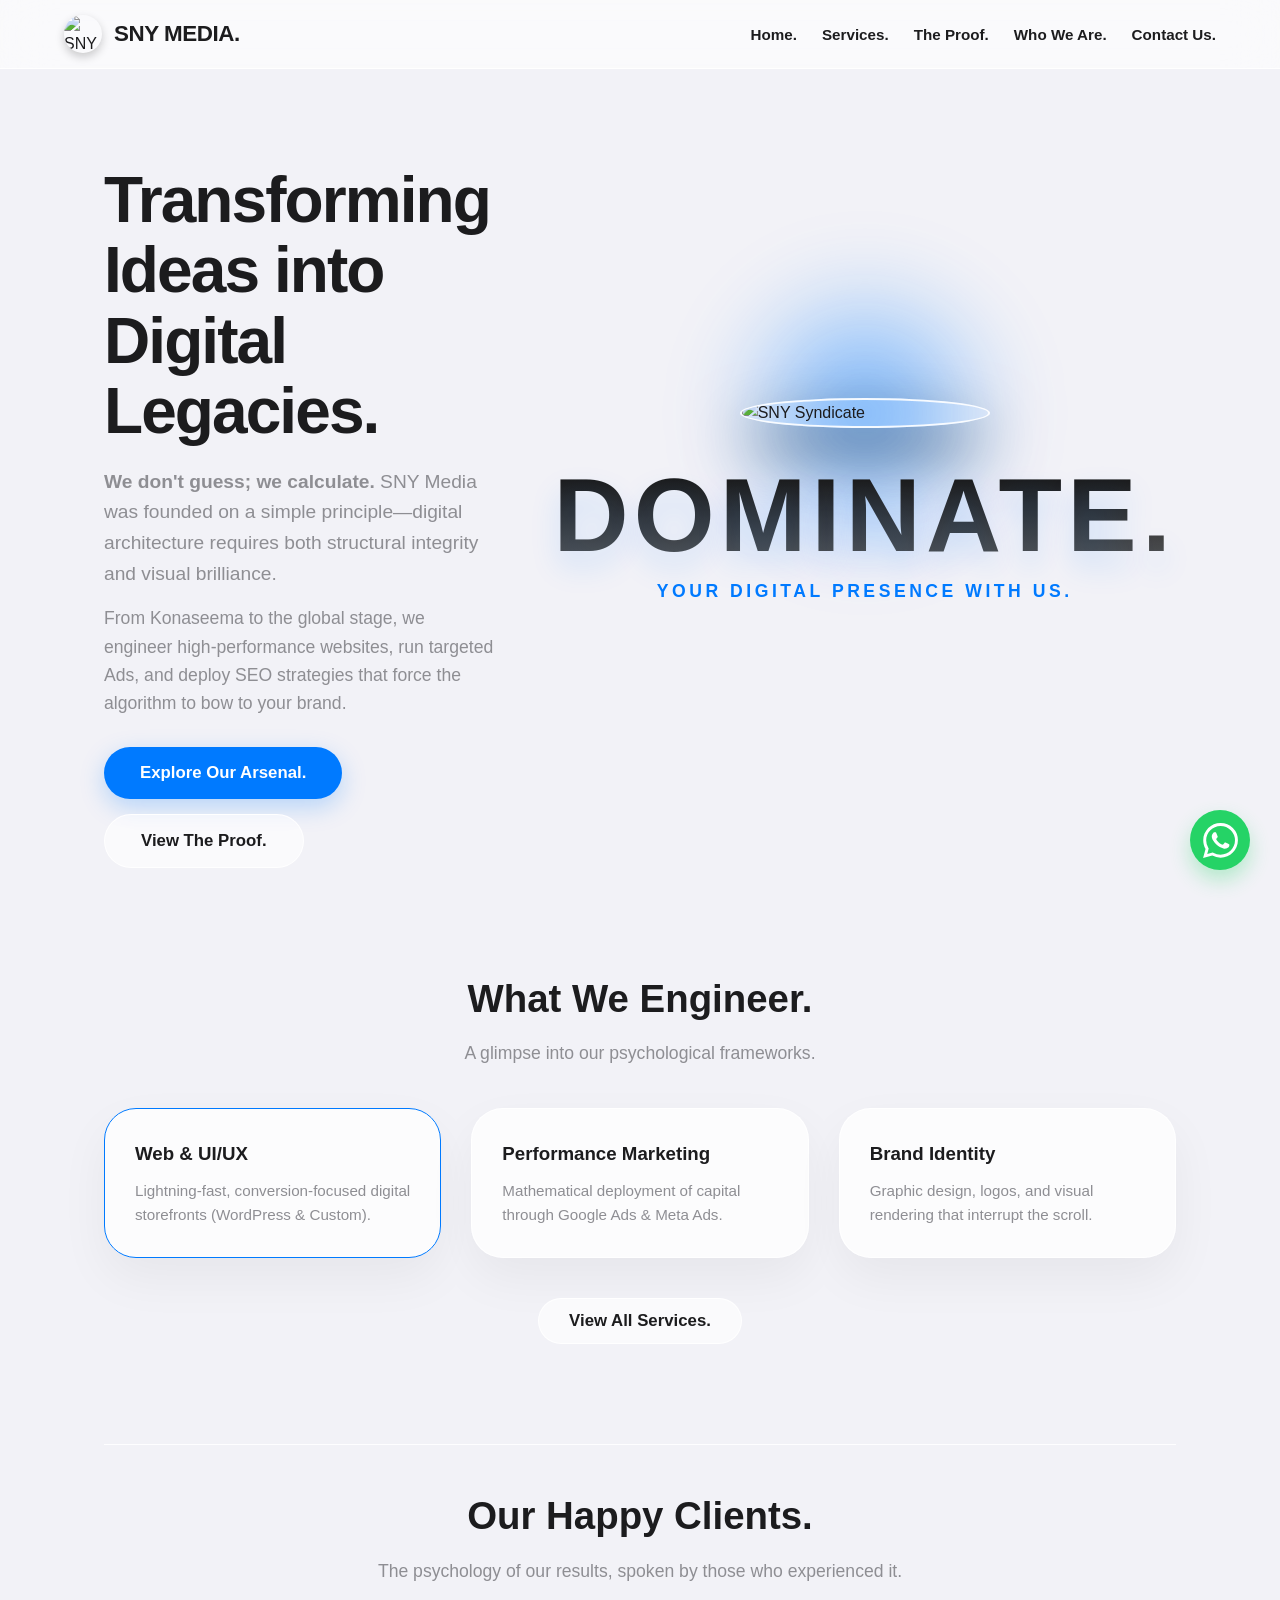
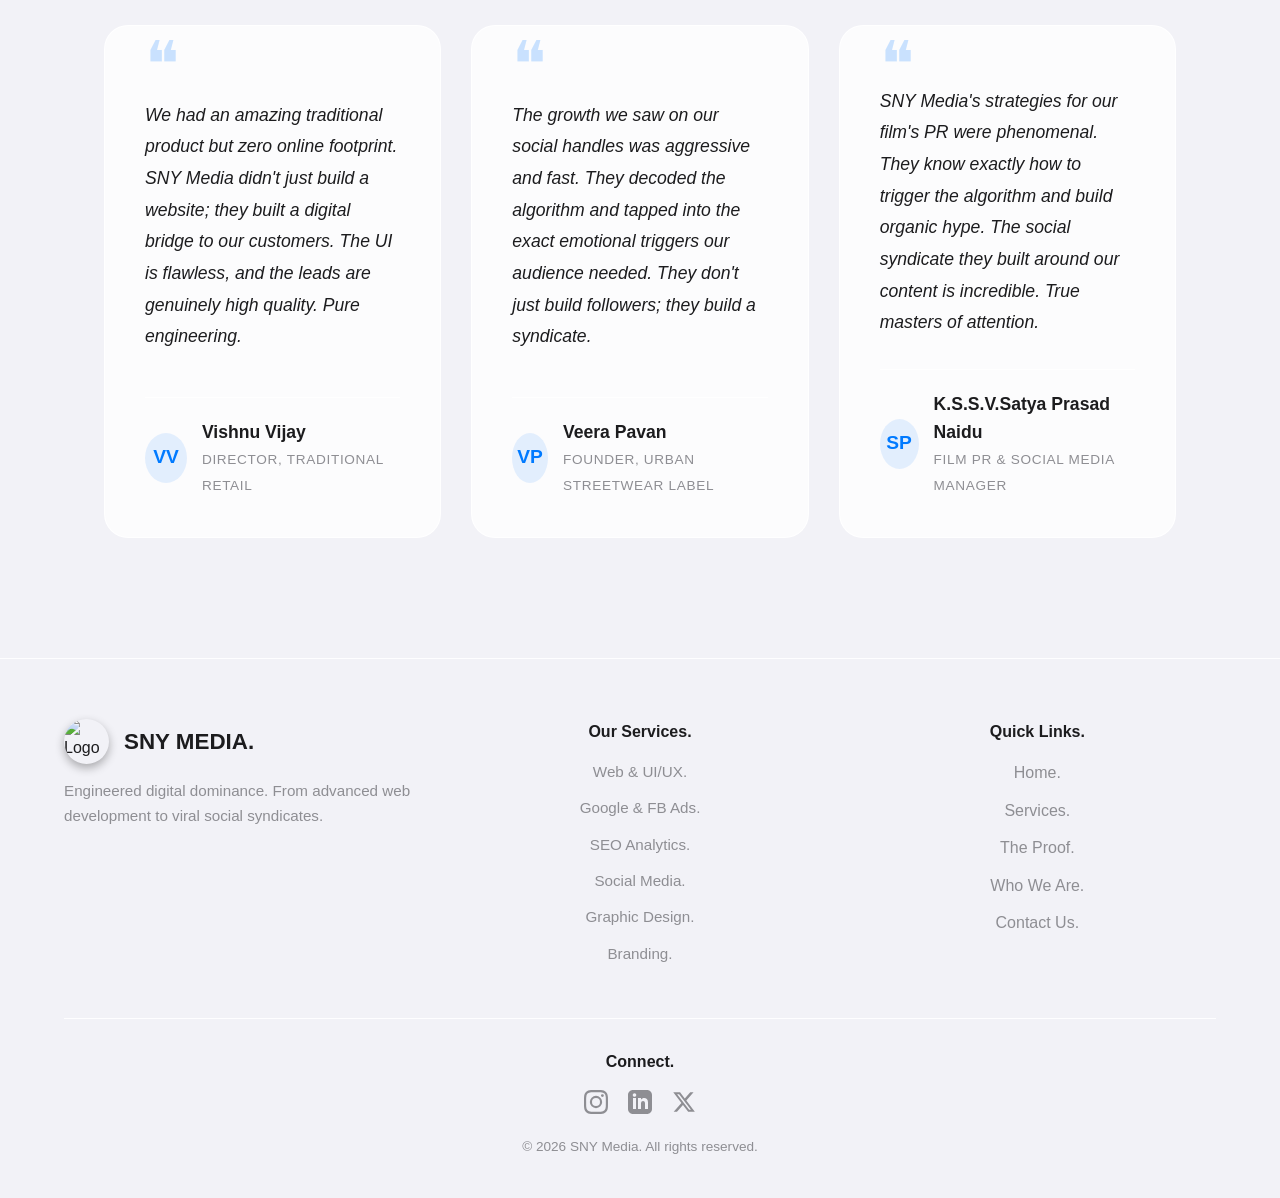
==== commit ed841b3a: "Update index.html" ====
--- a/index.html
+++ b/index.html
@@ -260,13 +260,6 @@
                 <p>The soul of your business visualised. Logos, typography, and brand voice.</p>
                 <span class="explore-text">Explore Identity &rarr;</span>
             </div>
-            
-            <div class="card clickable-card" onclick="openDeepPage('page-whitelabel')">
-                <div class="icon-box"><svg viewBox="0 0 24 24" fill="none" stroke="currentColor" stroke-width="2.5"><path d="M20 21v-2a4 4 0 0 0-4-4H8a4 4 0 0 0-4 4v2"></path><circle cx="12" cy="7" r="4"></circle></svg></div>
-                <h3>White Label Marketing.</h3>
-                <p>We do the heavy lifting in the shadows while your agency takes the credit.</p>
-                <span class="explore-text">Explore B2B &rarr;</span>
-            </div>
         </div>
     </main>
 
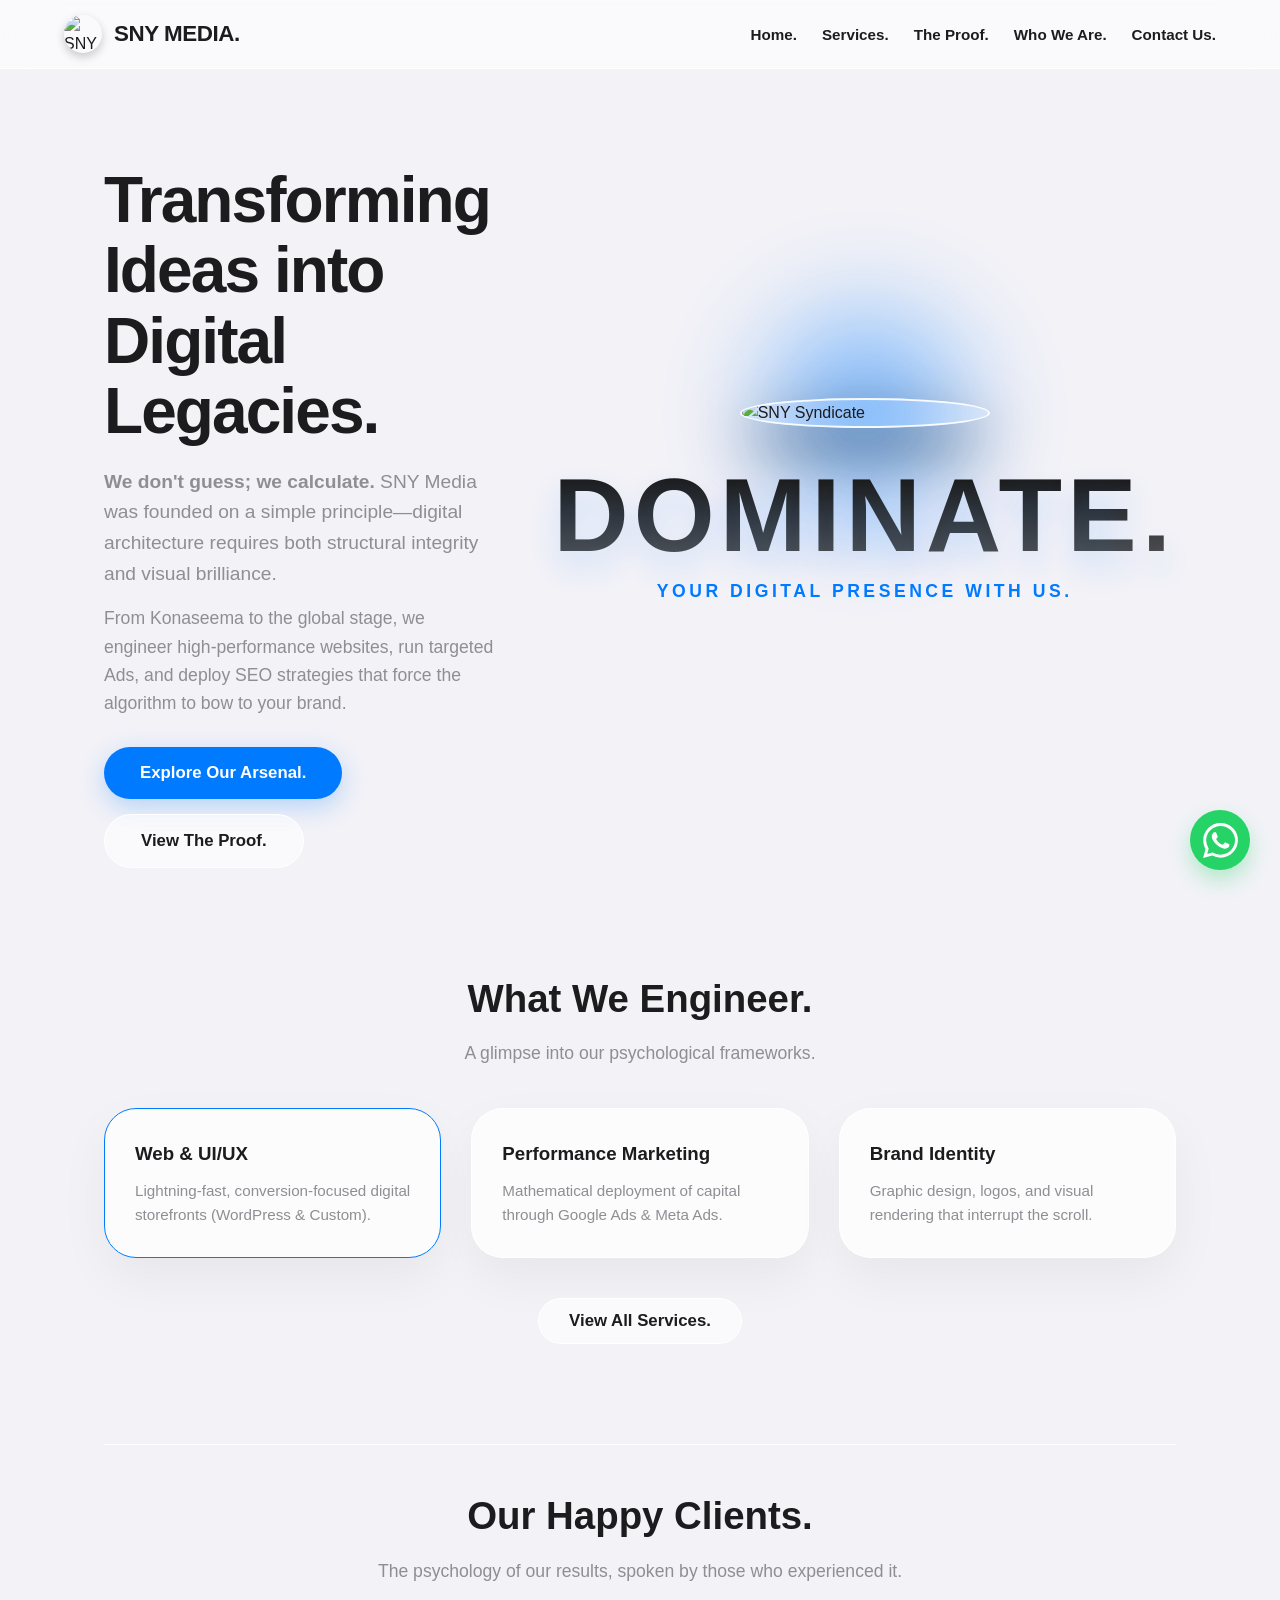
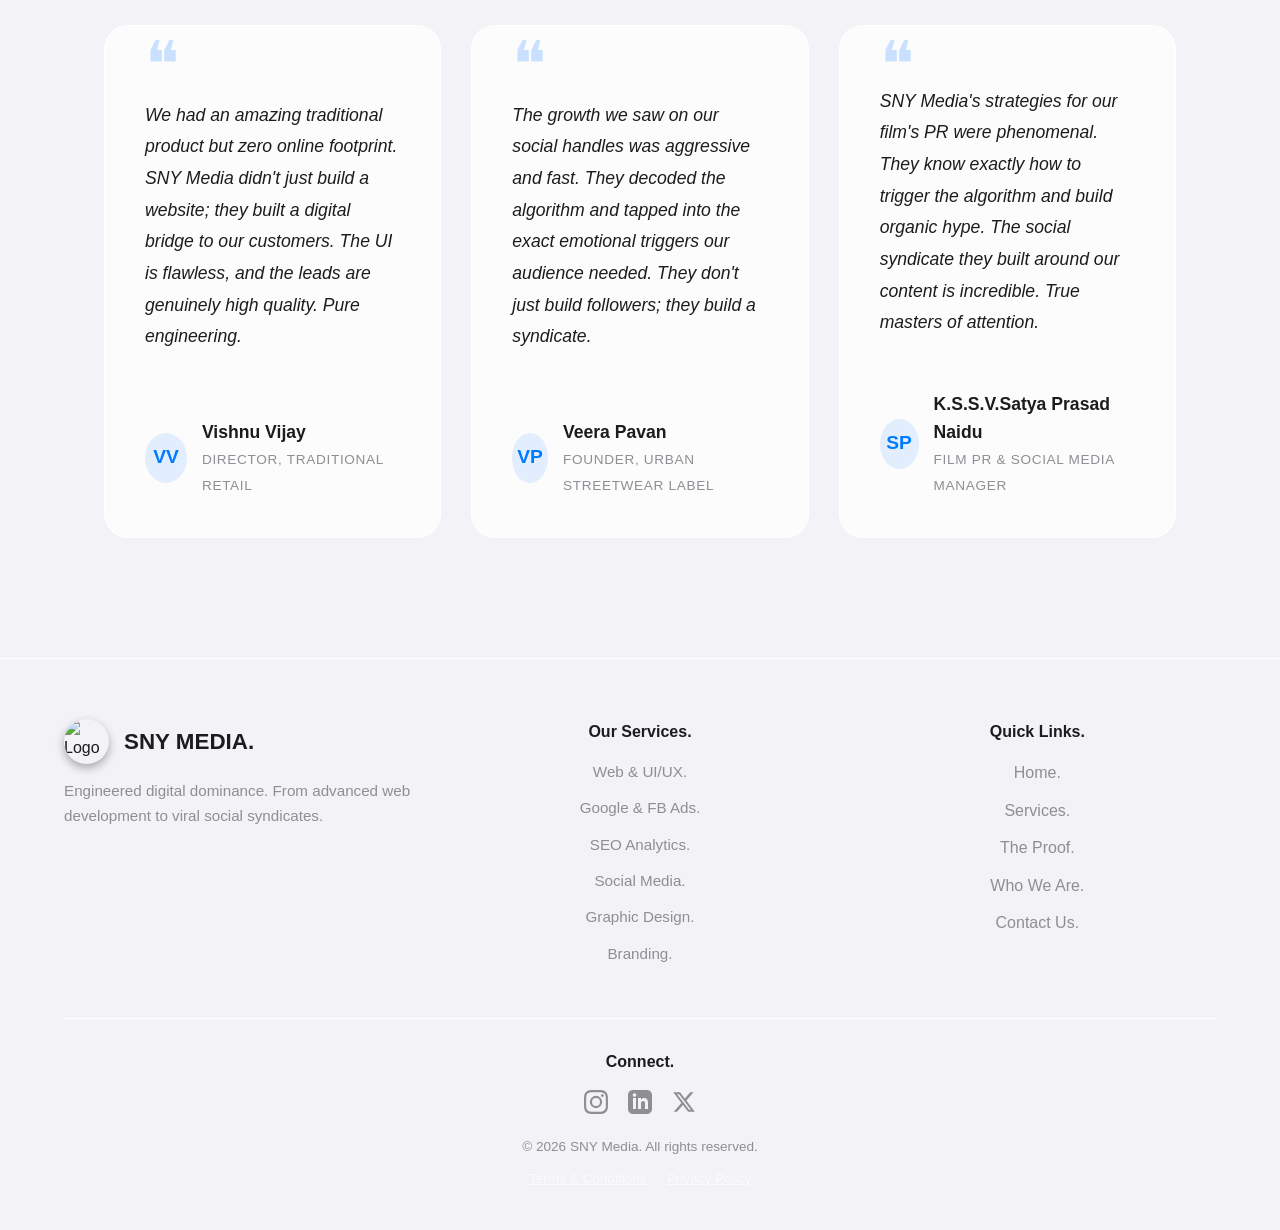
==== commit 02765c73: "Update index.html" ====
--- a/index.html
+++ b/index.html
@@ -643,6 +643,78 @@
         </div>
     </div>
 
+        <div class="deep-page" id="page-terms">
+        <button class="top-glass-back" onclick="closeDeepPage()"><span>&larr;</span> Back</button>
+        <div class="deep-content" style="padding-top: 60px;"> <h2>Terms & Conditions.</h2>
+            <p style="color: var(--text-muted); font-size: 0.85rem; margin-bottom: 20px;">Last Updated: April 4, 2026</p>
+            <p style="color: var(--text);">Welcome to SNY MEDIA. By accessing or using our website and services, you agree to the following strictly enforced Terms and Conditions. Please read them carefully.</p>
+            
+            <ol class="service-details-list" style="margin-top: 30px;">
+                <li>
+                    <strong>1. Services</strong>
+                    We engineer professional digital dominance solutions, including but not limited to: Web Design & Development, Search Engine Optimization (SEO), Social Media Marketing & Management, and Performance Marketing (Ads).
+                </li>
+                <li>
+                    <strong>2. Client Responsibilities</strong>
+                    Clients must provide accurate and timely information, content, and approvals required for project execution. Ensure all provided content (logos, text, images) is free from copyright infringement.
+                </li>
+                <li>
+                    <strong>3. Payment Terms</strong>
+                    Payments must be made according to the invoice and mutually agreed timeline. Any delay in payment may result in the suspension of services. Advance payments, where applicable, are non-refundable.
+                </li>
+                <li>
+                    <strong>4. Project Timelines</strong>
+                    Timelines are mathematically calculated and mutually agreed upon. We are not responsible for delays caused by third-party services (hosting providers, ad platforms) or delayed client inputs.
+                </li>
+                <li>
+                    <strong>5. Intellectual Property</strong>
+                    Final deliverables (code, designs, marketing materials) belong entirely to the client once full payment is received. We reserve the right to showcase completed work in our portfolio (The Proof) unless agreed otherwise in writing.
+                </li>
+                <li>
+                    <strong>6. Limitation of Liability</strong>
+                    While we execute with precision, we do not guarantee exact algorithmic results (e.g., guaranteed #1 Google rank in a day or specific ROI). We are not liable for indirect or consequential damages arising from the use of our services.
+                </li>
+            </ol>
+        </div>
+    </div>
+
+    <div class="deep-page" id="page-privacy">
+        <button class="top-glass-back" onclick="closeDeepPage()"><span>&larr;</span> Back</button>
+        <div class="deep-content" style="padding-top: 60px;">
+            <h2>Privacy Policy.</h2>
+            <p style="color: var(--text-muted); font-size: 0.85rem; margin-bottom: 20px;">Last Updated: April 4, 2026</p>
+            <p style="color: var(--text);">SNY MEDIA values your trust. This policy outlines our strict protocols on how we collect, use, and safeguard your data when you interact with our digital architecture.</p>
+            
+            <ol class="service-details-list" style="margin-top: 30px;">
+                <li>
+                    <strong>1. Information We Collect</strong>
+                    <em>Personal Information:</em> Name, email address, phone number, and billing details when you contact us or purchase services.<br>
+                    <em>Non-Personal Information:</em> Browser type, IP address, cookies, and analytics data to improve algorithmic performance.
+                </li>
+                <li>
+                    <strong>2. How We Use Your Information</strong>
+                    To provide and deliver services, communicate regarding project timelines, improve user experience, execute marketing strategies, and comply with legal, tax, and regulatory requirements.
+                </li>
+                <li>
+                    <strong>3. Sharing of Information</strong>
+                    We do not sell or rent your personal data. Data may be shared strictly with trusted third-party service providers (e.g., hosting, analytics tools, payment gateways) for business execution only.
+                </li>
+                <li>
+                    <strong>4. Cookies & Tracking</strong>
+                    We deploy cookies to analyze traffic and personalize your digital experience. You can disable cookies in your browser settings, but some features may not perform optimally.
+                </li>
+                <li>
+                    <strong>5. Data Security</strong>
+                    We implement impenetrable industry-standard security measures. However, no method of digital transmission or storage is 100% secure, and we cannot guarantee absolute security.
+                </li>
+                <li>
+                    <strong>6. Contact Us</strong>
+                    For data access, correction, or privacy-related inquiries, reach our secure line at: <strong style="color: var(--accent);">hello@snymedia.com</strong>.
+                </li>
+            </ol>
+        </div>
+    </div>
+    
     <footer>
         <div class="footer-grid" style="grid-template-columns: repeat(auto-fit, minmax(200px, 1fr));">
             <div class="footer-col">
@@ -685,7 +757,13 @@
                 <a onclick="showConsent('twitter', 'https://x.com')" class="footer-social-btn"><svg viewBox="0 0 24 24"><path d="M18.244 2.25h3.308l-7.227 8.26 8.502 11.24H16.17l-5.214-6.817L4.99 21.75H1.68l7.73-8.835L1.254 2.25H8.08l4.713 6.231zm-1.161 17.52h1.833L7.084 4.126H5.117z"/></svg></a>
             </div>
             <div style="color: var(--text-muted); font-size: 0.85rem; margin-top: 15px;">
+            <div style="color: var(--text-muted); font-size: 0.85rem; margin-top: 15px;">
                 &copy; <span id="year"></span> SNY Media. All rights reserved.
+                
+                <div style="margin-top: 10px; display: flex; gap: 20px; justify-content: center; flex-wrap: wrap;">
+                    <a onclick="openDeepPage('page-terms')" style="cursor: pointer; text-decoration: underline; color: rgba(255,255,255,0.7); transition: 0.3s;" onmouseover="this.style.color='#0055ff'" onmouseout="this.style.color='rgba(255,255,255,0.7)'">Terms & Conditions</a>
+                    <a onclick="openDeepPage('page-privacy')" style="cursor: pointer; text-decoration: underline; color: rgba(255,255,255,0.7); transition: 0.3s;" onmouseover="this.style.color='#0055ff'" onmouseout="this.style.color='rgba(255,255,255,0.7)'">Privacy Policy</a>
+                </div>
             </div>
         </div>
     </footer>
--- a/style.css
+++ b/style.css
@@ -267,3 +267,33 @@
 .footer-social-btn:hover { color: var(--accent); transform: translateY(-3px); }
 .footer-social-btn svg { width: 24px; height: 24px; fill: currentColor; }
 
+/* Top-Left Glass Back Button for Legal Pages */
+.top-glass-back {
+    position: fixed;
+    top: 20px;
+    left: 20px;
+    background: rgba(17, 17, 17, 0.7);
+    backdrop-filter: blur(10px);
+    -webkit-backdrop-filter: blur(10px);
+    border: 1px solid rgba(0, 85, 255, 0.4);
+    color: #ffffff;
+    padding: 8px 18px;
+    border-radius: 8px;
+    font-size: 0.9rem;
+    font-weight: 600;
+    cursor: pointer;
+    z-index: 9999;
+    box-shadow: 0 0 10px rgba(0, 85, 255, 0.2);
+    display: flex;
+    align-items: center;
+    gap: 8px;
+    transition: all 0.3s ease;
+}
+
+.top-glass-back:hover {
+    box-shadow: 0 0 15px rgba(0, 85, 255, 0.6);
+    background: rgba(0, 85, 255, 0.15);
+    border-color: #0055ff;
+}
+
+
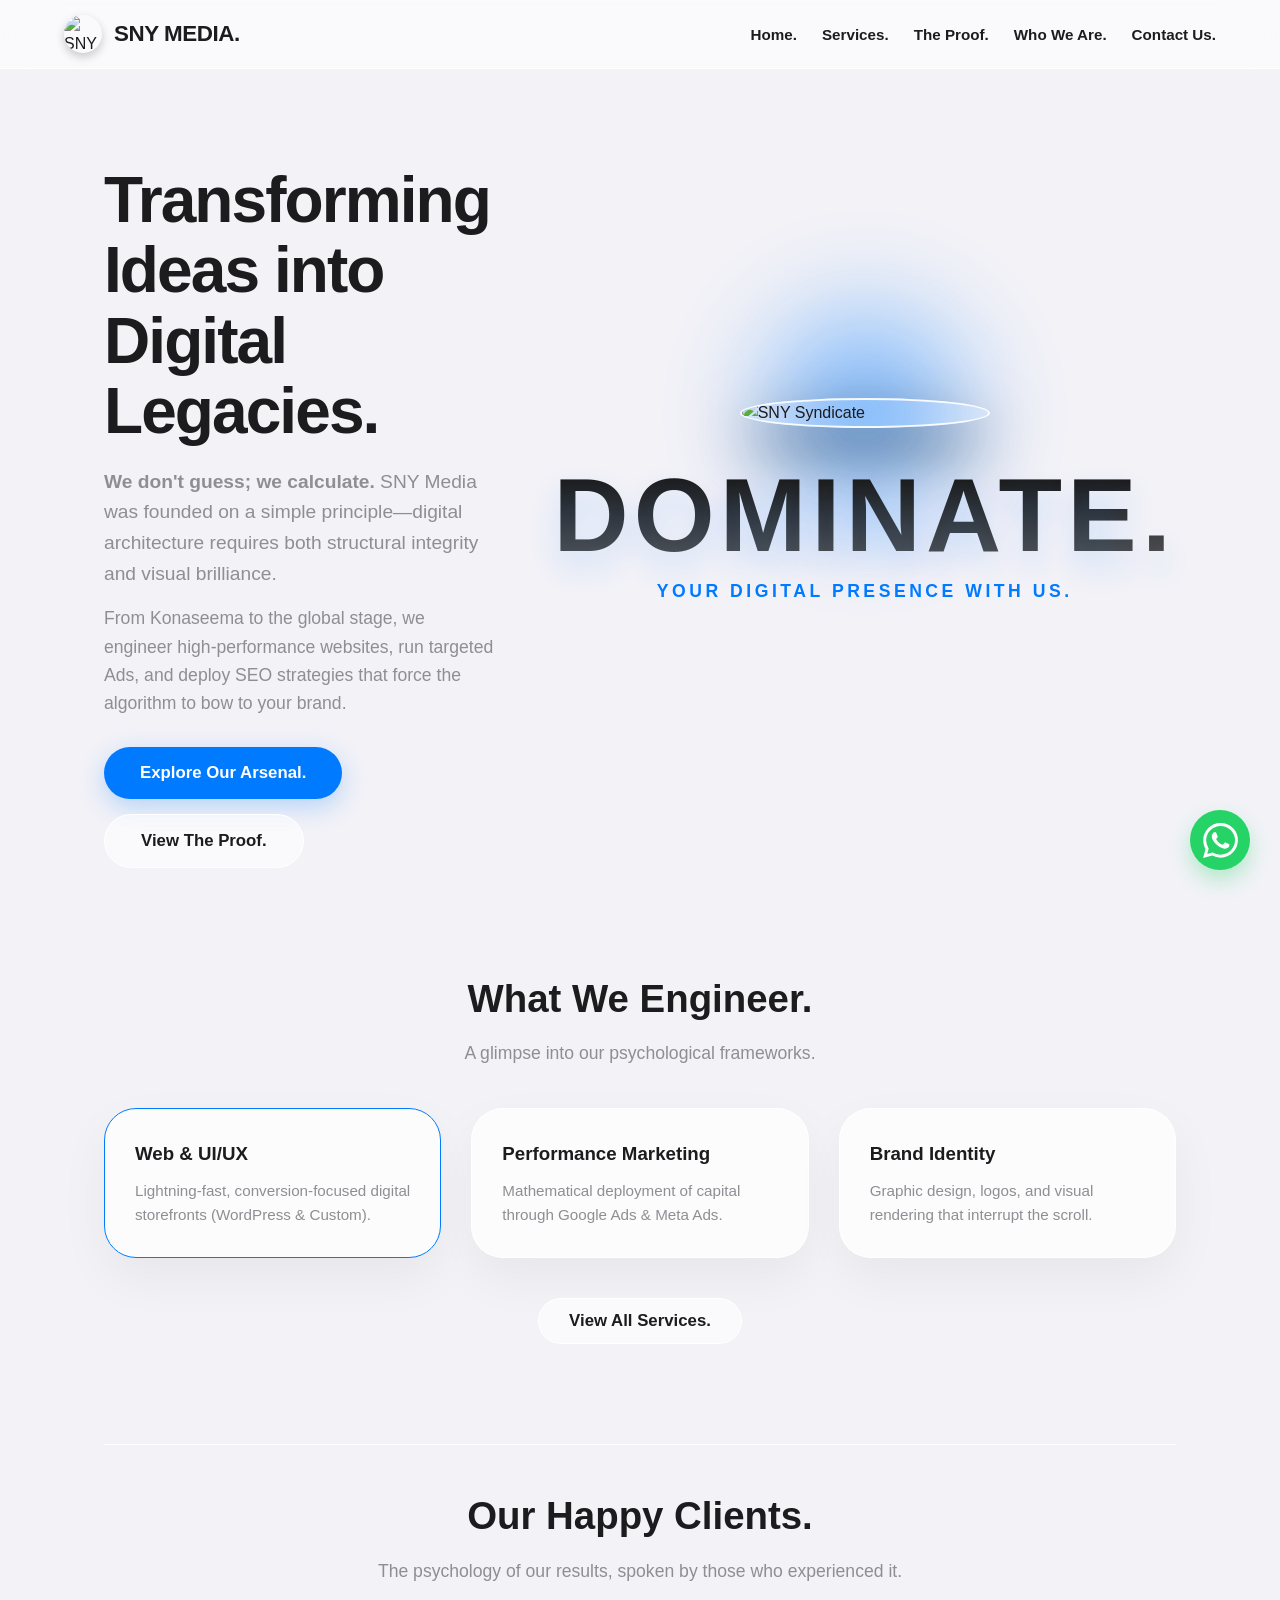
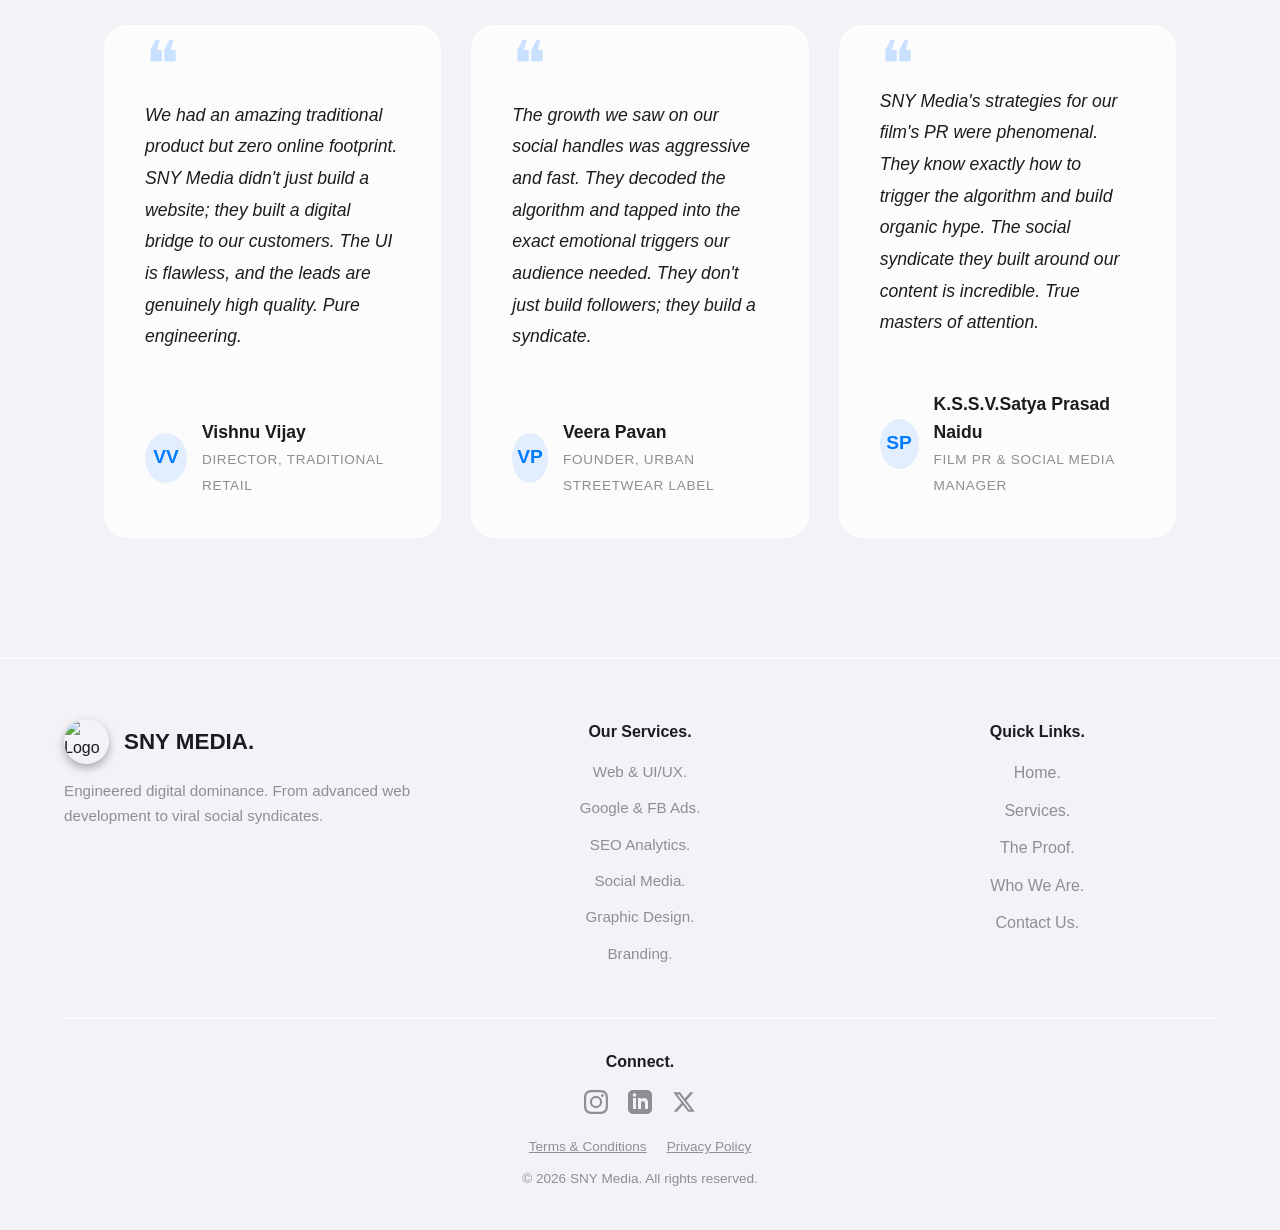
==== commit 71464e39: "Update index.html" ====
--- a/index.html
+++ b/index.html
@@ -756,15 +756,14 @@
                 <a onclick="showConsent('linkedin', 'https://linkedin.com')" class="footer-social-btn"><svg viewBox="0 0 24 24"><path d="M19 0h-14c-2.761 0-5 2.239-5 5v14c0 2.761 2.239 5 5 5h14c2.762 0 5-2.239 5-5v-14c0-2.761-2.238-5-5-5zm-11 19h-3v-11h3v11zm-1.5-12.268c-.966 0-1.75-.79-1.75-1.764s.784-1.764 1.75-1.764 1.75.79 1.75 1.764-.783 1.764-1.75 1.764zm13.5 12.268h-3v-5.604c0-3.368-4-3.113-4 0v5.604h-3v-11h3v1.765c1.396-2.586 7-2.777 7 2.476v6.759z"/></svg></a>
                 <a onclick="showConsent('twitter', 'https://x.com')" class="footer-social-btn"><svg viewBox="0 0 24 24"><path d="M18.244 2.25h3.308l-7.227 8.26 8.502 11.24H16.17l-5.214-6.817L4.99 21.75H1.68l7.73-8.835L1.254 2.25H8.08l4.713 6.231zm-1.161 17.52h1.833L7.084 4.126H5.117z"/></svg></a>
             </div>
-            <div style="color: var(--text-muted); font-size: 0.85rem; margin-top: 15px;">
-            <div style="color: var(--text-muted); font-size: 0.85rem; margin-top: 15px;">
-                &copy; <span id="year"></span> SNY Media. All rights reserved.
-                
-                <div style="margin-top: 10px; display: flex; gap: 20px; justify-content: center; flex-wrap: wrap;">
-                    <a onclick="openDeepPage('page-terms')" style="cursor: pointer; text-decoration: underline; color: rgba(255,255,255,0.7); transition: 0.3s;" onmouseover="this.style.color='#0055ff'" onmouseout="this.style.color='rgba(255,255,255,0.7)'">Terms & Conditions</a>
-                    <a onclick="openDeepPage('page-privacy')" style="cursor: pointer; text-decoration: underline; color: rgba(255,255,255,0.7); transition: 0.3s;" onmouseover="this.style.color='#0055ff'" onmouseout="this.style.color='rgba(255,255,255,0.7)'">Privacy Policy</a>
-                </div>
-            </div>
+        <div style="color: var(--text-muted); font-size: 0.85rem; margin-top: 15px; display: flex; flex-direction: column; align-items: center; gap: 10px;">
+            <div style="display: flex; gap: 20px; justify-content: center; flex-wrap: wrap;">
+                <a onclick="openDeepPage('page-terms')" style="cursor: pointer; text-decoration: underline; color: var(--text-muted); transition: 0.3s;" onmouseover="this.style.color='#0055ff'" onmouseout="this.style.color='var(--text-muted)'">Terms & Conditions</a>
+                <a onclick="openDeepPage('page-privacy')" style="cursor: pointer; text-decoration: underline; color: var(--text-muted); transition: 0.3s;" onmouseover="this.style.color='#0055ff'" onmouseout="this.style.color='var(--text-muted)'">Privacy Policy</a>
+            </div>
+            
+            <div>&copy; <span id="year"></span> SNY Media. All rights reserved.</div>
+        </div>
         </div>
     </footer>
 
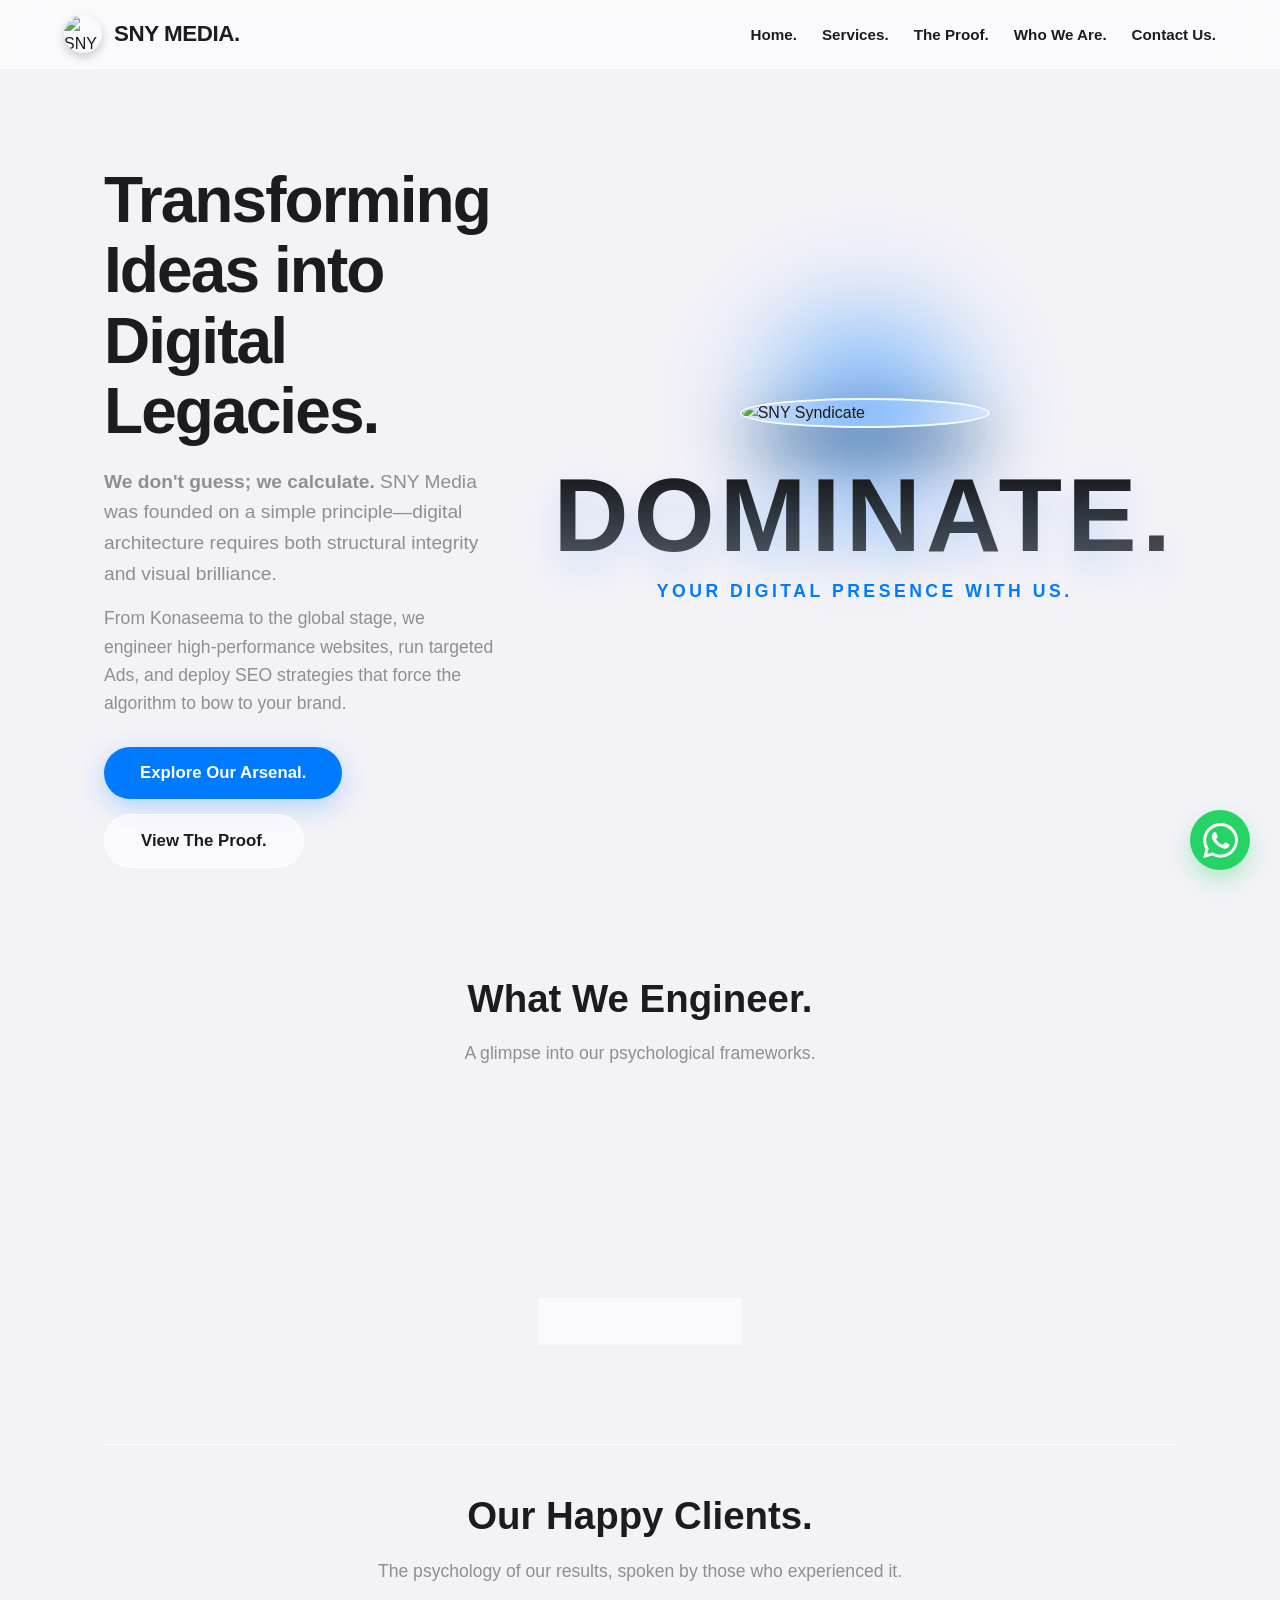
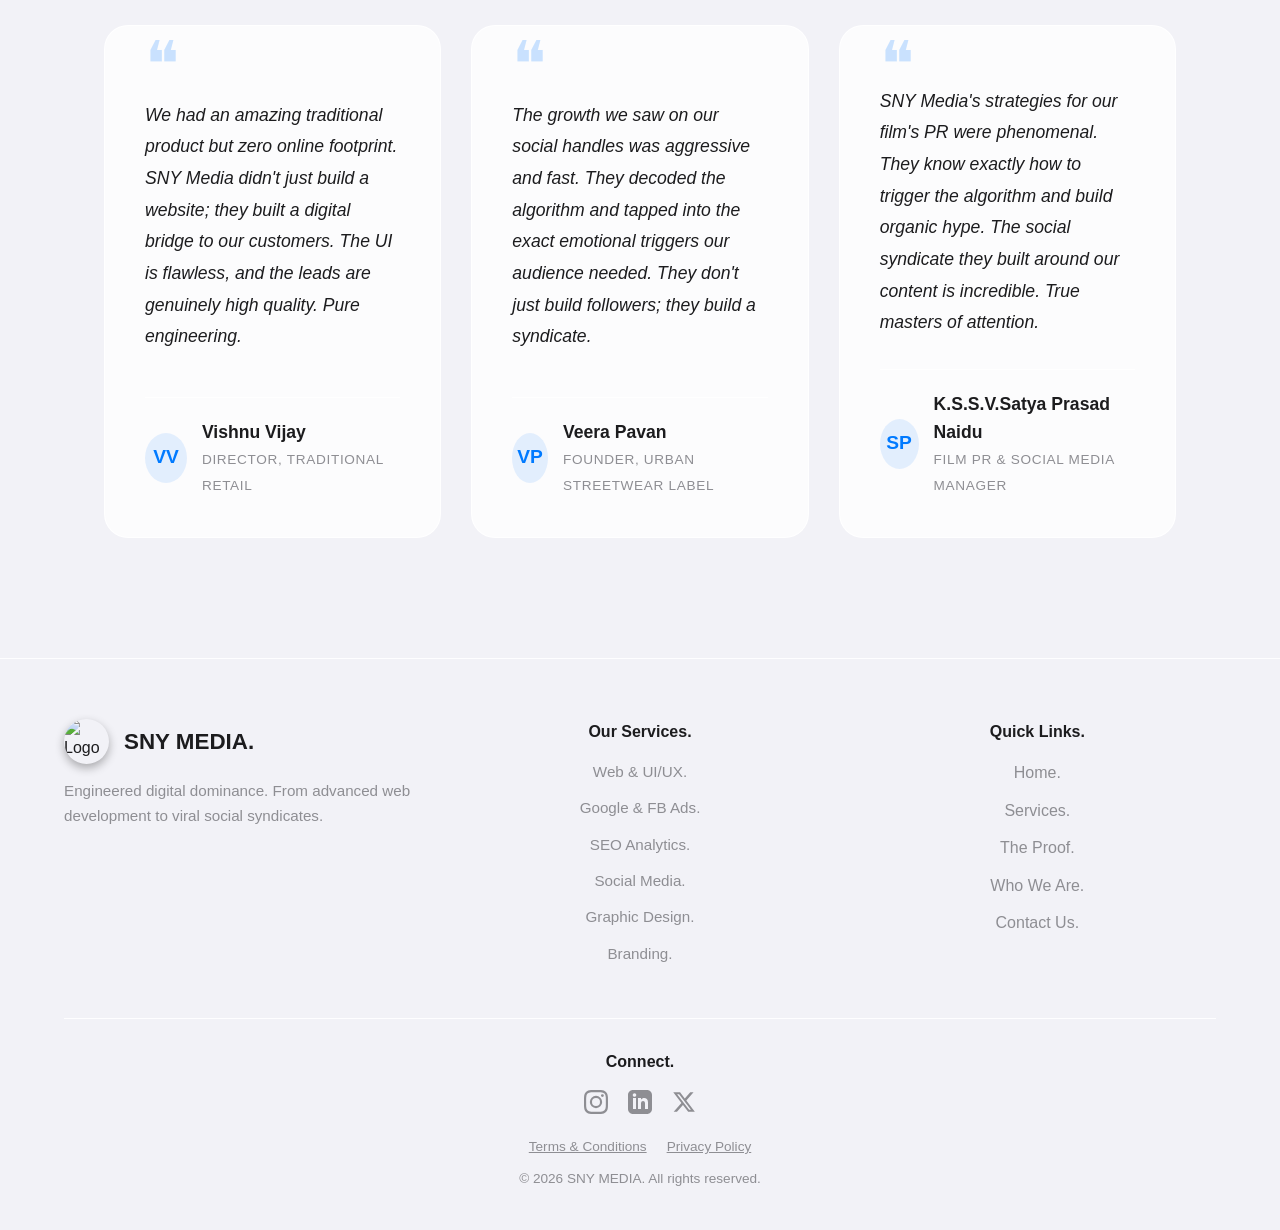
==== commit 8fe6e914: "Update index.html" ====
--- a/index.html
+++ b/index.html
@@ -762,7 +762,7 @@
                 <a onclick="openDeepPage('page-privacy')" style="cursor: pointer; text-decoration: underline; color: var(--text-muted); transition: 0.3s;" onmouseover="this.style.color='#0055ff'" onmouseout="this.style.color='var(--text-muted)'">Privacy Policy</a>
             </div>
             
-            <div>&copy; <span id="year"></span> SNY Media. All rights reserved.</div>
+            <div>&copy; <span id="year"></span> SNY MEDIA. All rights reserved.</div>
         </div>
         </div>
     </footer>
--- a/style.css
+++ b/style.css
@@ -267,16 +267,16 @@
 .footer-social-btn:hover { color: var(--accent); transform: translateY(-3px); }
 .footer-social-btn svg { width: 24px; height: 24px; fill: currentColor; }
 
-/* Top-Left Glass Back Button for Legal Pages */
+/* Top-Left Glass Back Button for Legal Pages (Light & Dark Mode Compatible) */
 .top-glass-back {
     position: fixed;
     top: 20px;
     left: 20px;
-    background: rgba(17, 17, 17, 0.7);
+    background: rgba(128, 128, 128, 0.15); /* Neutral Glass */
     backdrop-filter: blur(10px);
     -webkit-backdrop-filter: blur(10px);
     border: 1px solid rgba(0, 85, 255, 0.4);
-    color: #ffffff;
+    color: var(--text); /* Auto-switches between Black & White */
     padding: 8px 18px;
     border-radius: 8px;
     font-size: 0.9rem;
@@ -294,6 +294,7 @@
     box-shadow: 0 0 15px rgba(0, 85, 255, 0.6);
     background: rgba(0, 85, 255, 0.15);
     border-color: #0055ff;
-}
-
-
+    color: #0055ff;
+}
+
+
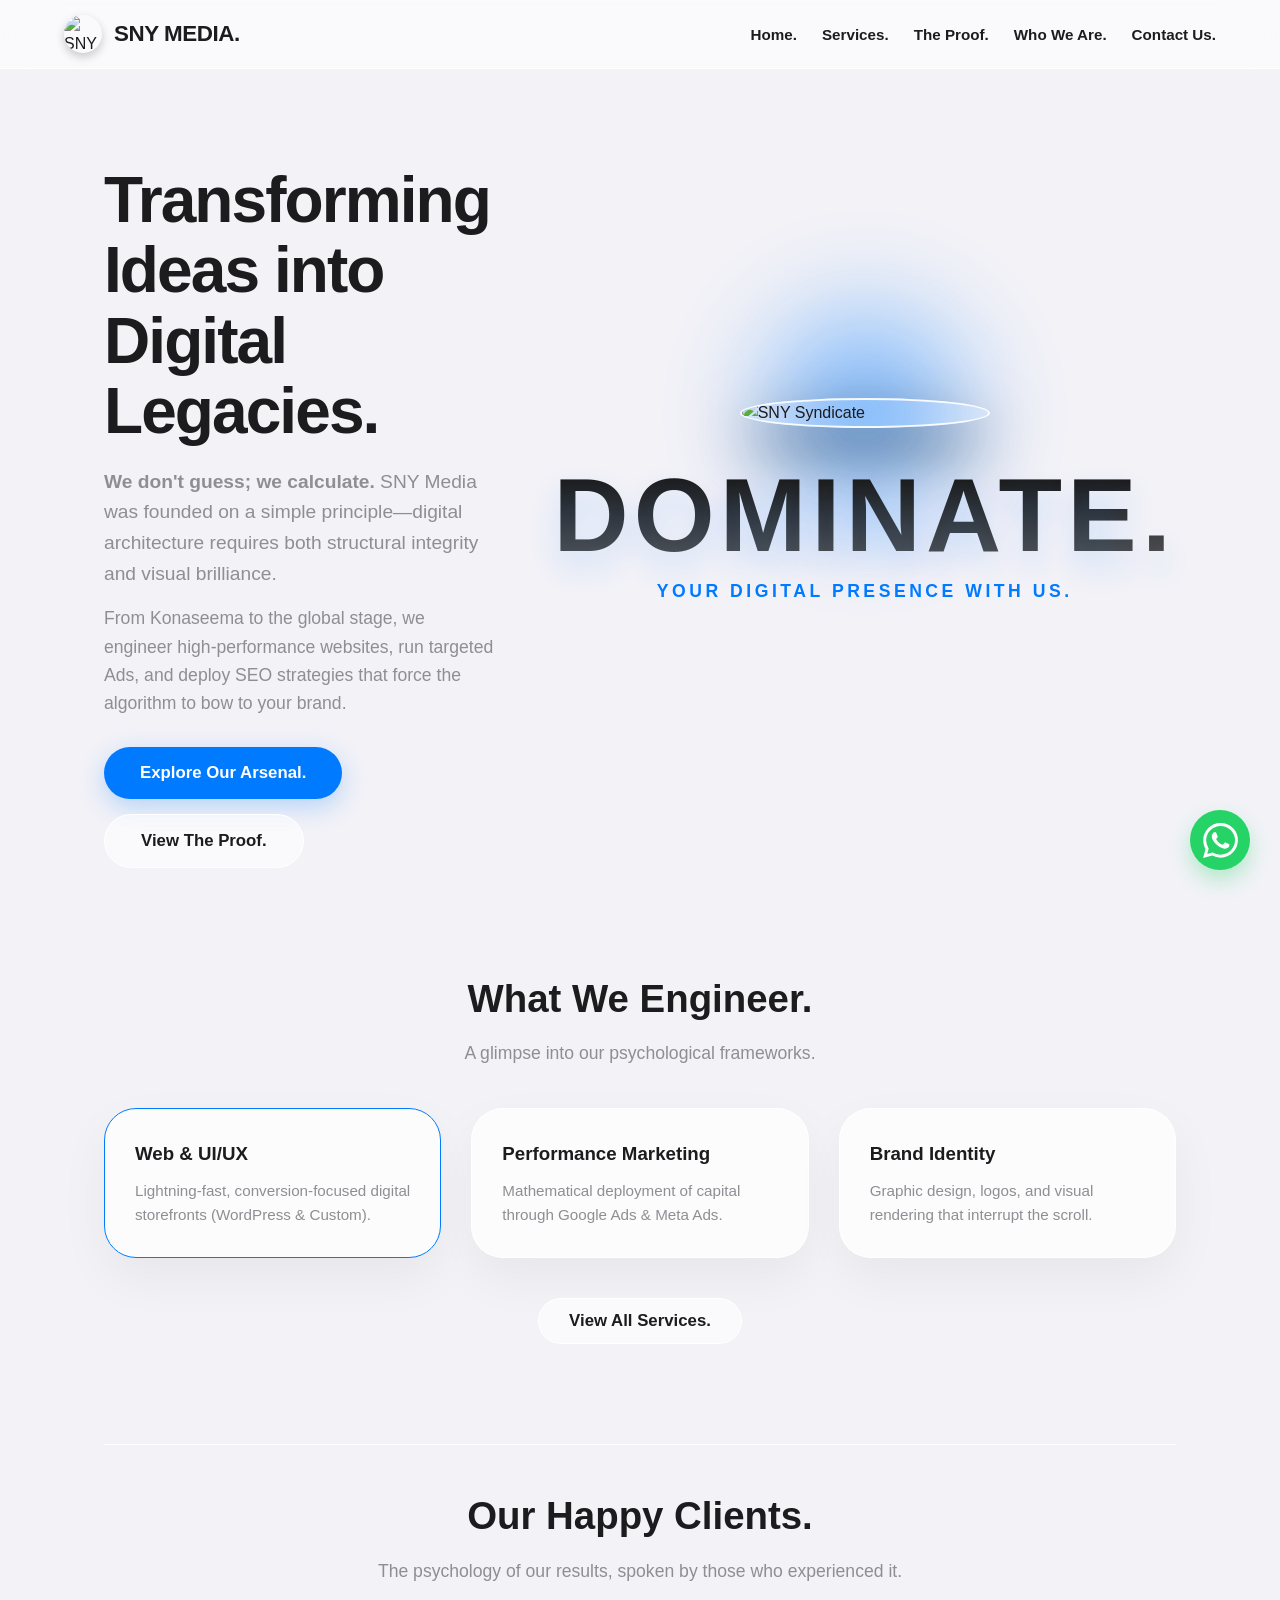
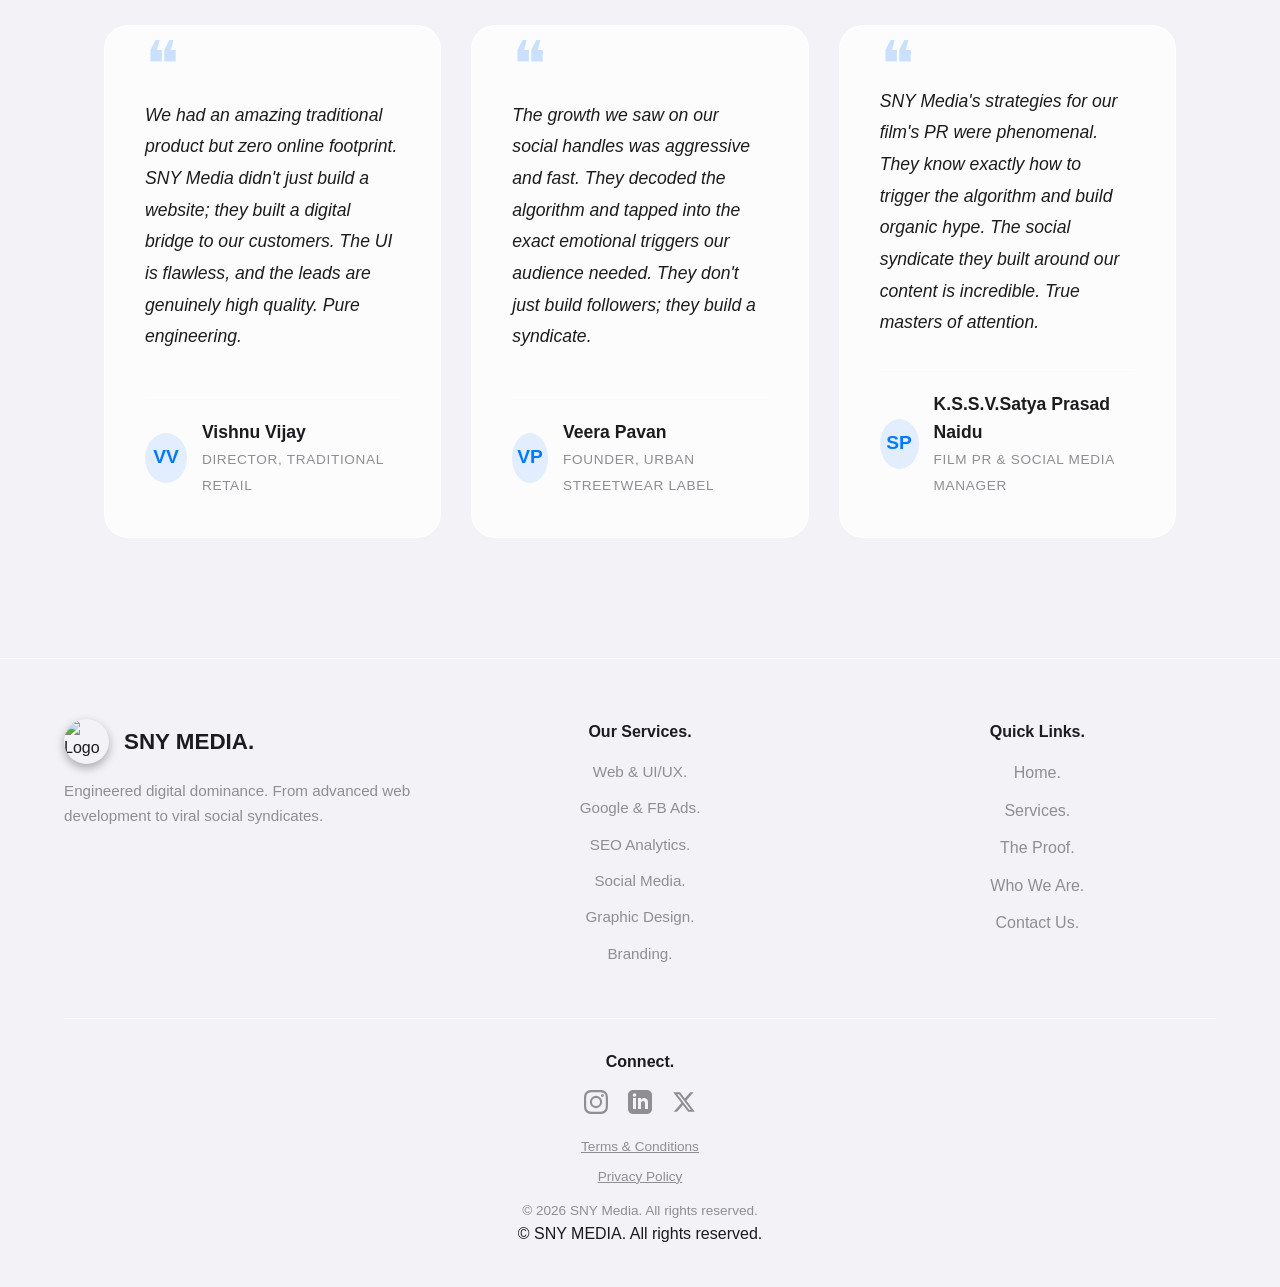
==== commit 4cfc8a84: "Update index.html" ====
--- a/index.html
+++ b/index.html
@@ -756,11 +756,16 @@
                 <a onclick="showConsent('linkedin', 'https://linkedin.com')" class="footer-social-btn"><svg viewBox="0 0 24 24"><path d="M19 0h-14c-2.761 0-5 2.239-5 5v14c0 2.761 2.239 5 5 5h14c2.762 0 5-2.239 5-5v-14c0-2.761-2.238-5-5-5zm-11 19h-3v-11h3v11zm-1.5-12.268c-.966 0-1.75-.79-1.75-1.764s.784-1.764 1.75-1.764 1.75.79 1.75 1.764-.783 1.764-1.75 1.764zm13.5 12.268h-3v-5.604c0-3.368-4-3.113-4 0v5.604h-3v-11h3v1.765c1.396-2.586 7-2.777 7 2.476v6.759z"/></svg></a>
                 <a onclick="showConsent('twitter', 'https://x.com')" class="footer-social-btn"><svg viewBox="0 0 24 24"><path d="M18.244 2.25h3.308l-7.227 8.26 8.502 11.24H16.17l-5.214-6.817L4.99 21.75H1.68l7.73-8.835L1.254 2.25H8.08l4.713 6.231zm-1.161 17.52h1.833L7.084 4.126H5.117z"/></svg></a>
             </div>
-        <div style="color: var(--text-muted); font-size: 0.85rem; margin-top: 15px; display: flex; flex-direction: column; align-items: center; gap: 10px;">
-            <div style="display: flex; gap: 20px; justify-content: center; flex-wrap: wrap;">
+        <div style="color: var(--text-muted); font-size: 0.85rem; margin-top: 15px; display: flex; flex-direction: column; align-items: center; gap: 12px;">
+            
+            <div style="display: flex; flex-direction: column; align-items: center; gap: 8px;">
                 <a onclick="openDeepPage('page-terms')" style="cursor: pointer; text-decoration: underline; color: var(--text-muted); transition: 0.3s;" onmouseover="this.style.color='#0055ff'" onmouseout="this.style.color='var(--text-muted)'">Terms & Conditions</a>
                 <a onclick="openDeepPage('page-privacy')" style="cursor: pointer; text-decoration: underline; color: var(--text-muted); transition: 0.3s;" onmouseover="this.style.color='#0055ff'" onmouseout="this.style.color='var(--text-muted)'">Privacy Policy</a>
             </div>
+            
+            <div>&copy; <span id="year"></span> SNY Media. All rights reserved.</div>
+        </div>
+
             
             <div>&copy; <span id="year"></span> SNY MEDIA. All rights reserved.</div>
         </div>
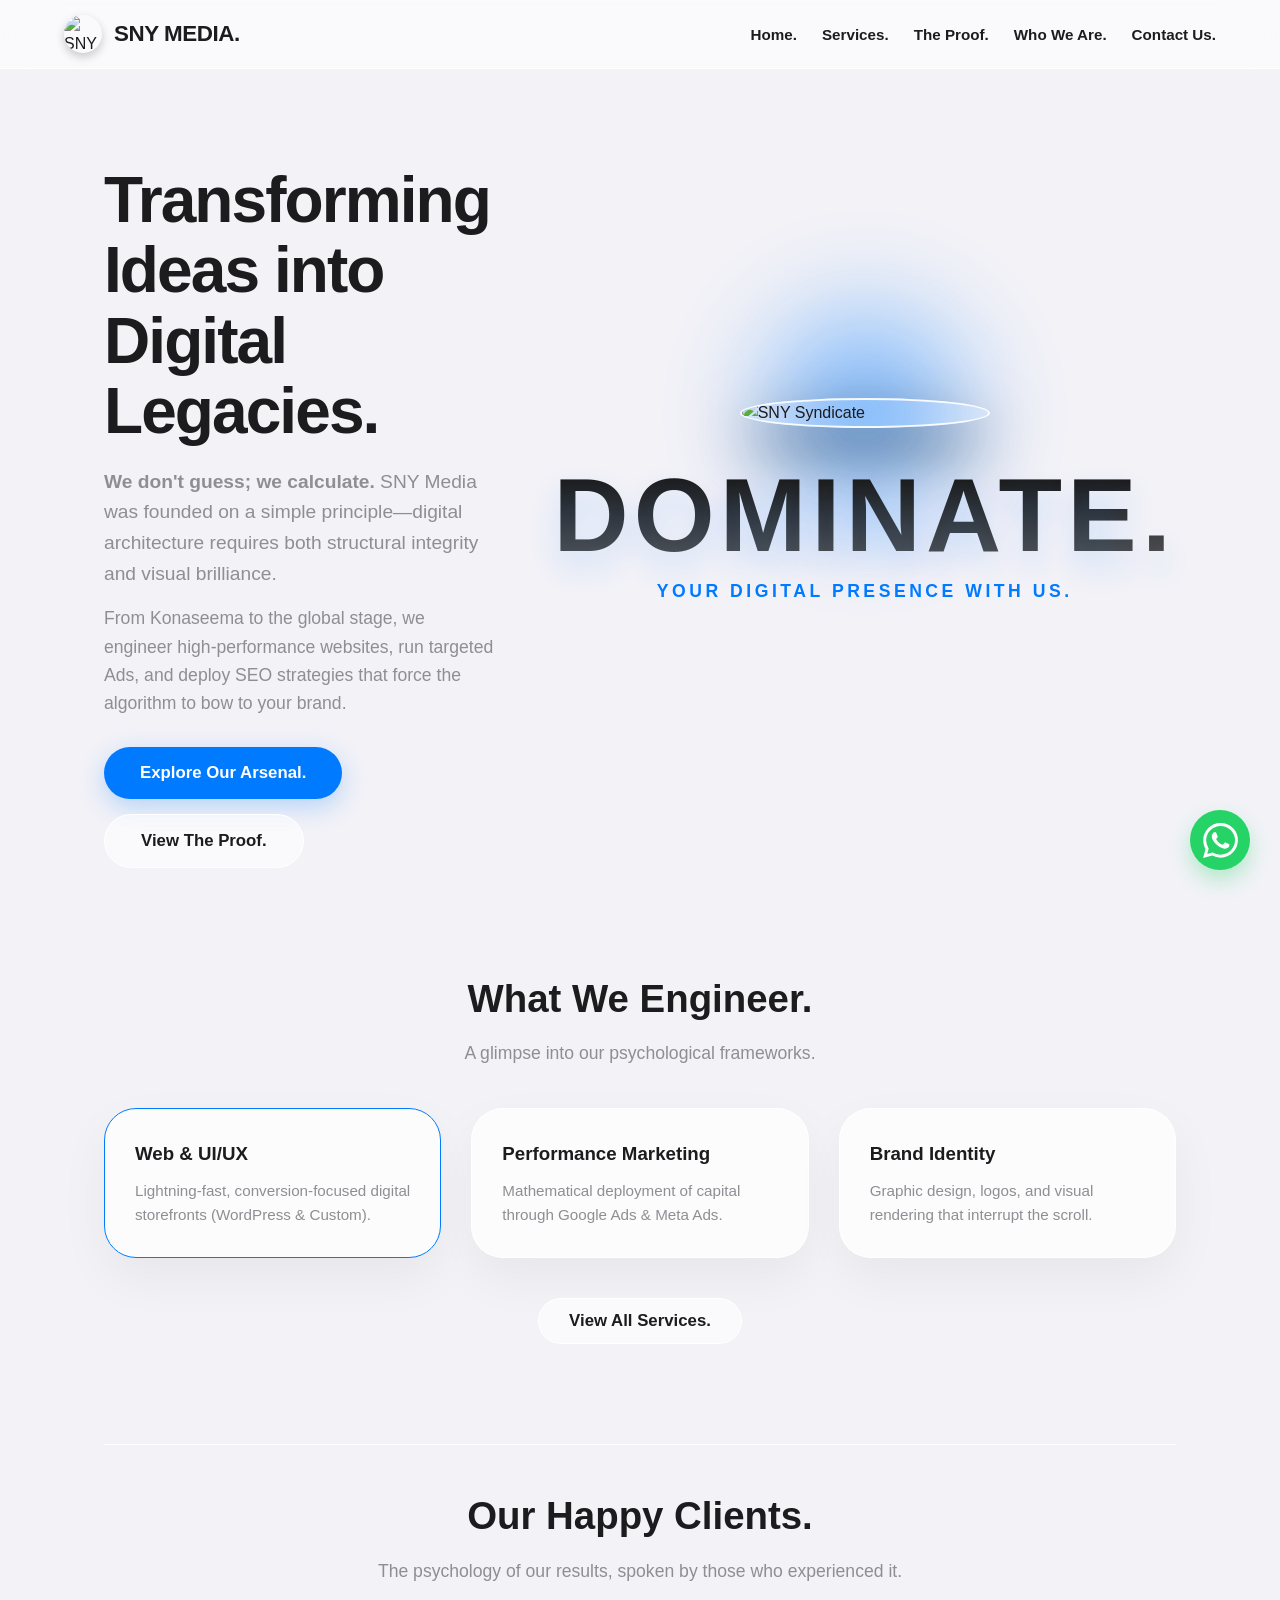
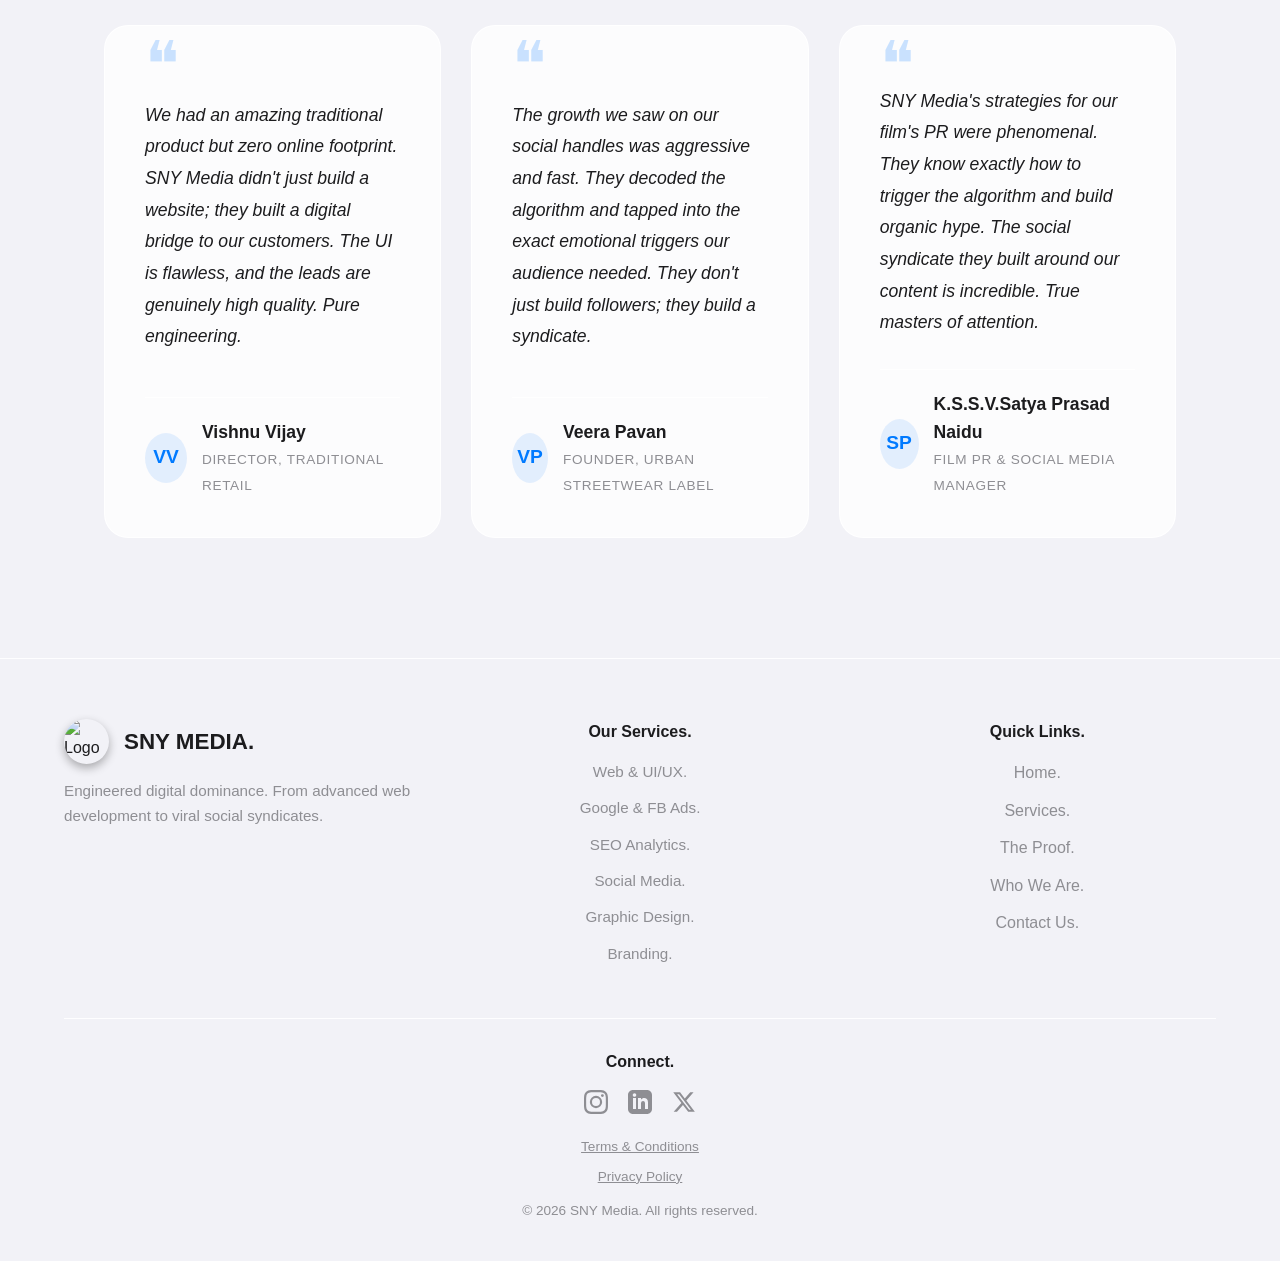
==== commit 2349ebea: "Update index.html" ====
--- a/index.html
+++ b/index.html
@@ -765,10 +765,6 @@
             
             <div>&copy; <span id="year"></span> SNY Media. All rights reserved.</div>
         </div>
-
-            
-            <div>&copy; <span id="year"></span> SNY MEDIA. All rights reserved.</div>
-        </div>
         </div>
     </footer>
 
